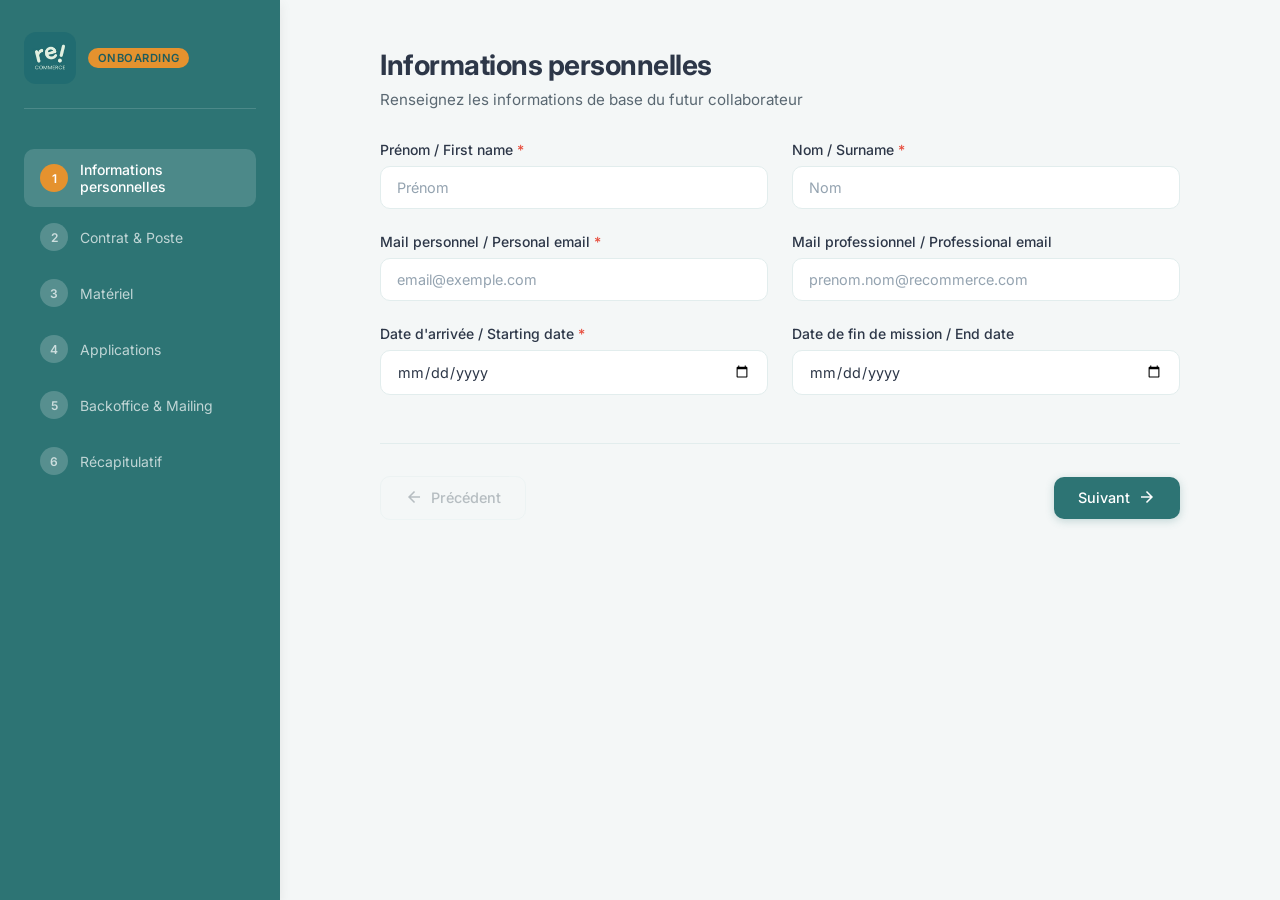
==== index.html @ 44035e14 "style: use rs_logo.jpg, teal/orange palette" ====
<!DOCTYPE html>
<html lang="fr">
<head>
    <meta charset="UTF-8">
    <meta name="viewport" content="width=device-width, initial-scale=1.0">
    <title>Onboarding RS - Ouverture des droits d'accès</title>
    <link rel="stylesheet" href="css/style.css">
    <link href="https://fonts.googleapis.com/css2?family=Inter:wght@300;400;500;600;700&display=swap" rel="stylesheet">
    <link href="https://fonts.googleapis.com/icon?family=Material+Icons" rel="stylesheet">
</head>
<body>
    <div class="app-container">
        <!-- Sidebar / Progress -->
        <aside class="sidebar">
            <div class="logo">
                <img src="assets/rs_logo.jpg" alt="Recommerce" class="logo-img">
                <span class="logo-sub">Onboarding</span>
            </div>
            <nav class="step-nav">
                <ul id="step-list">
                    <li class="step-item active" data-step="1">
                        <span class="step-number">1</span>
                        <span class="step-label">Informations personnelles</span>
                    </li>
                    <li class="step-item" data-step="2">
                        <span class="step-number">2</span>
                        <span class="step-label">Contrat & Poste</span>
                    </li>
                    <li class="step-item" data-step="3">
                        <span class="step-number">3</span>
                        <span class="step-label">Matériel</span>
                    </li>
                    <li class="step-item" data-step="4">
                        <span class="step-number">4</span>
                        <span class="step-label">Applications</span>
                    </li>
                    <li class="step-item" data-step="5">
                        <span class="step-number">5</span>
                        <span class="step-label">Backoffice & Mailing</span>
                    </li>
                    <li class="step-item" data-step="6">
                        <span class="step-number">6</span>
                        <span class="step-label">Récapitulatif</span>
                    </li>
                </ul>
            </nav>
        </aside>

        <!-- Main Content -->
        <main class="main-content">
            <div class="form-container">
                <!-- Step 1: Personal Info -->
                <section class="form-step active" data-step="1">
                    <div class="step-header">
                        <h1>Informations personnelles</h1>
                        <p>Renseignez les informations de base du futur collaborateur</p>
                    </div>
                    <div class="form-grid">
                        <div class="form-group">
                            <label for="firstname">Prénom / First name <span class="required">*</span></label>
                            <input type="text" id="firstname" name="firstname" required placeholder="Prénom">
                        </div>
                        <div class="form-group">
                            <label for="lastname">Nom / Surname <span class="required">*</span></label>
                            <input type="text" id="lastname" name="lastname" required placeholder="Nom">
                        </div>
                        <div class="form-group">
                            <label for="personal-email">Mail personnel / Personal email <span class="required">*</span></label>
                            <input type="email" id="personal-email" name="personal-email" required placeholder="email@exemple.com">
                        </div>
                        <div class="form-group">
                            <label for="pro-email">Mail professionnel / Professional email</label>
                            <input type="email" id="pro-email" name="pro-email" placeholder="prenom.nom@recommerce.com">
                        </div>
                        <div class="form-group">
                            <label for="start-date">Date d'arrivée / Starting date <span class="required">*</span></label>
                            <input type="date" id="start-date" name="start-date" required>
                        </div>
                        <div class="form-group">
                            <label for="end-date">Date de fin de mission / End date</label>
                            <input type="date" id="end-date" name="end-date">
                        </div>
                    </div>
                </section>

                <!-- Step 2: Contract & Job -->
                <section class="form-step" data-step="2">
                    <div class="step-header">
                        <h1>Contrat & Poste</h1>
                        <p>Informations relatives au contrat et au poste</p>
                    </div>
                    <div class="form-grid">
                        <div class="form-group">
                            <label>Type de contrat / Type of contract <span class="required">*</span></label>
                            <div class="radio-group">
                                <label class="radio-card">
                                    <input type="radio" name="contract-type" value="CDI">
                                    <span class="radio-card-content">CDI</span>
                                </label>
                                <label class="radio-card">
                                    <input type="radio" name="contract-type" value="CDD">
                                    <span class="radio-card-content">CDD</span>
                                </label>
                                <label class="radio-card">
                                    <input type="radio" name="contract-type" value="Stage">
                                    <span class="radio-card-content">Stage</span>
                                </label>
                                <label class="radio-card">
                                    <input type="radio" name="contract-type" value="Alternance">
                                    <span class="radio-card-content">Alternance</span>
                                </label>
                                <label class="radio-card">
                                    <input type="radio" name="contract-type" value="Freelance">
                                    <span class="radio-card-content">Freelance</span>
                                </label>
                                <label class="radio-card">
                                    <input type="radio" name="contract-type" value="Interim">
                                    <span class="radio-card-content">Intérim</span>
                                </label>
                            </div>
                        </div>
                        <div class="form-group">
                            <label for="job-title">Métier / Job <span class="required">*</span></label>
                            <select id="job-title" name="job-title" required>
                                <option value="" disabled selected>Sélectionner un métier...</option>
                                <optgroup label="DSI / Tech">
                                    <option value="Développeur">Développeur</option>
                                    <option value="Lead Dev">Lead Dev</option>
                                    <option value="Tech Lead">Tech Lead</option>
                                    <option value="Architecte">Architecte</option>
                                    <option value="DevOps">DevOps</option>
                                    <option value="SRE">SRE</option>
                                    <option value="QA Engineer">QA Engineer</option>
                                    <option value="Sysadmin">Sysadmin</option>
                                    <option value="Support IT">Support IT</option>
                                </optgroup>
                                <optgroup label="Data">
                                    <option value="Data Analyst">Data Analyst</option>
                                    <option value="Data Engineer">Data Engineer</option>
                                    <option value="Data Scientist">Data Scientist</option>
                                    <option value="BI Analyst">BI Analyst</option>
                                </optgroup>
                                <optgroup label="Produit / Projet">
                                    <option value="Product Owner">Product Owner</option>
                                    <option value="Product Manager">Product Manager</option>
                                    <option value="Chef de projet">Chef de projet</option>
                                    <option value="Business Analyst">Business Analyst</option>
                                    <option value="UX/UI Designer">UX/UI Designer</option>
                                </optgroup>
                                <optgroup label="Commerce / Marketing">
                                    <option value="Commercial">Commercial</option>
                                    <option value="Account Manager">Account Manager</option>
                                    <option value="Marketing Manager">Marketing Manager</option>
                                    <option value="Chargé de communication">Chargé de communication</option>
                                </optgroup>
                                <optgroup label="Finance / Juridique">
                                    <option value="Contrôleur de gestion">Contrôleur de gestion</option>
                                    <option value="Comptable">Comptable</option>
                                    <option value="Acheteur">Acheteur</option>
                                    <option value="Juriste">Juriste</option>
                                </optgroup>
                                <optgroup label="Operations / Supply">
                                    <option value="Supply Chain Manager">Supply Chain Manager</option>
                                    <option value="Logisticien">Logisticien</option>
                                    <option value="Technicien réparation">Technicien réparation</option>
                                    <option value="Responsable qualité">Responsable qualité</option>
                                </optgroup>
                                <optgroup label="Support / Direction">
                                    <option value="RH / People">RH / People</option>
                                    <option value="Office Manager">Office Manager</option>
                                    <option value="Direction">Direction</option>
                                </optgroup>
                                <option value="Autre">Autre</option>
                            </select>
                            <input type="text" id="job-title-other" name="job-title-other" placeholder="Préciser le métier..." style="display:none; margin-top:0.5rem;">
                        </div>
                        <div class="form-group">
                            <label for="workplace-country">Pays / Country <span class="required">*</span></label>
                            <select id="workplace-country" name="workplace-country" required>
                                <option value="" disabled selected>Sélectionner un pays...</option>
                                <option value="France">France</option>
                                <option value="Roumanie">Roumanie</option>
                                <option value="Allemagne">Allemagne</option>
                                <option value="Hollande">Hollande</option>
                                <option value="Espagne">Espagne</option>
                                <option value="Italie">Italie</option>
                                <option value="Autre">Autre</option>
                            </select>
                            <input type="text" id="workplace-country-other" name="workplace-country-other" placeholder="Préciser le pays..." style="display:none; margin-top:0.5rem;">
                        </div>
                        <div class="form-group">
                            <label for="workplace-city">Ville / City <span class="required">*</span></label>
                            <select id="workplace-city" name="workplace-city" required disabled>
                                <option value="" disabled selected>Sélectionner d'abord un pays...</option>
                            </select>
                            <input type="text" id="workplace-city-other" name="workplace-city-other" placeholder="Préciser la ville..." style="display:none; margin-top:0.5rem;">
                        </div>
                    </div>
                </section>

                <!-- Step 3: Material -->
                <section class="form-step" data-step="3">
                    <div class="step-header">
                        <h1>Matériel</h1>
                        <p>Quel matériel sera nécessaire pour le collaborateur ?</p>
                    </div>
                    <div class="form-grid">
                        <!-- Laptop toggle -->
                        <div class="form-group full-width">
                            <label>Laptop nécessaire ? <span class="required">*</span></label>
                            <div class="radio-group">
                                <label class="radio-card">
                                    <input type="radio" name="laptop-needed" value="Oui">
                                    <span class="radio-card-content">Oui</span>
                                </label>
                                <label class="radio-card">
                                    <input type="radio" name="laptop-needed" value="Non">
                                    <span class="radio-card-content">Non</span>
                                </label>
                            </div>
                        </div>

                        <!-- Laptop details (hidden by default) -->
                        <div class="form-group full-width" id="laptop-details" style="display:none;">
                            <div class="material-subsection">
                                <div class="material-sub-group">
                                    <label class="sub-label">Profil</label>
                                    <div class="radio-group">
                                        <label class="radio-card">
                                            <input type="radio" name="laptop-profile" value="Dev">
                                            <span class="radio-card-content">Dev</span>
                                        </label>
                                        <label class="radio-card">
                                            <input type="radio" name="laptop-profile" value="DIP">
                                            <span class="radio-card-content">DIP</span>
                                        </label>
                                        <label class="radio-card">
                                            <input type="radio" name="laptop-profile" value="Standard">
                                            <span class="radio-card-content">Standard</span>
                                        </label>
                                    </div>
                                </div>
                                <div class="material-sub-group">
                                    <label class="sub-label">Système d'exploitation</label>
                                    <div class="radio-group">
                                        <label class="radio-card os-card">
                                            <input type="radio" name="laptop-os" value="macOS">
                                            <span class="radio-card-content">
                                                <svg class="os-logo" viewBox="0 0 24 24" width="20" height="20"><path fill="currentColor" d="M18.71 19.5c-.83 1.24-1.71 2.45-3.05 2.47-1.34.03-1.77-.79-3.29-.79-1.53 0-2 .77-3.27.82-1.31.05-2.3-1.32-3.14-2.53C4.25 17 2.94 12.45 4.7 9.39c.87-1.52 2.43-2.48 4.12-2.51 1.28-.02 2.5.87 3.29.87.78 0 2.26-1.07 3.8-.91.65.03 2.47.26 3.64 1.98-.09.06-2.17 1.28-2.15 3.81.03 3.02 2.65 4.03 2.68 4.04-.03.07-.42 1.44-1.38 2.83M13 3.5c.73-.83 1.94-1.46 2.94-1.5.13 1.17-.34 2.35-1.04 3.19-.69.85-1.83 1.51-2.95 1.42-.15-1.15.41-2.35 1.05-3.11z"/></svg>
                                                <span>macOS</span>
                                            </span>
                                        </label>
                                        <label class="radio-card os-card">
                                            <input type="radio" name="laptop-os" value="Linux">
                                            <span class="radio-card-content">
                                                <svg class="os-logo" viewBox="0 0 24 24" width="20" height="20"><path fill="currentColor" d="M12.504 0c-.155 0-.315.008-.48.021-4.226.333-3.105 4.807-3.17 6.298-.076 1.092-.3 1.953-1.05 3.02-.885 1.051-2.127 2.75-2.716 4.521-.278.832-.41 1.684-.287 2.489a.424.424 0 00-.11.135c-.26.268-.45.6-.663.839-.199.199-.485.267-.797.4-.313.136-.658.269-.864.68-.09.189-.136.394-.132.602 0 .199.027.4.055.536.058.399.116.728.04.97-.249.68-.28 1.145-.106 1.484.174.334.535.47.94.601.81.2 1.91.135 2.774.6.926.466 1.866.67 2.616.47.526-.116.97-.464 1.208-.946.587-.003 1.23-.269 2.26-.334.699-.058 1.574.267 2.577.2.025.134.063.198.114.333l.003.003c.391.778 1.113 1.368 1.884 1.43.868.07 1.723-.26 2.456-.594.532-.24 1.047-.542 1.594-.71.515-.168 1.04-.196 1.323-.39.39-.265.56-.585.563-.982-.002-.156-.018-.323-.035-.49-.037-.333-.094-.674-.09-.99.009-.665.182-1.234.351-1.733.165-.495.323-.989.291-1.505-.031-.517-.204-.981-.467-1.39-.264-.413-.591-.768-.898-1.119-.166-.187-.241-.39-.368-.585a2.69 2.69 0 01-.322-.786c-.093-.37-.1-.772-.1-1.003v-.001c0-.073-.002-.14-.002-.205-.2-1.7.073-3.065.431-4.188.239-.745.531-1.395.653-2.123.093-.563.038-1.201-.242-1.798-.183-.396-.473-.752-.83-1.017C15.96.34 14.69 0 12.504 0z"/></svg>
                                                <span>Linux</span>
                                            </span>
                                        </label>
                                        <label class="radio-card os-card">
                                            <input type="radio" name="laptop-os" value="Windows">
                                            <span class="radio-card-content">
                                                <svg class="os-logo" viewBox="0 0 24 24" width="20" height="20"><path fill="currentColor" d="M0 3.449L9.75 2.1v9.451H0m10.949-9.602L24 0v11.4H10.949M0 12.6h9.75v9.451L0 20.699M10.949 12.6H24V24l-12.9-1.801"/></svg>
                                                <span>Windows</span>
                                            </span>
                                        </label>
                                    </div>
                                </div>
                            </div>
                        </div>

                        <!-- Casque -->
                        <div class="form-group full-width">
                            <label>Casque</label>
                            <div class="radio-group">
                                <label class="radio-card">
                                    <input type="radio" name="headset-needed" value="Oui">
                                    <span class="radio-card-content">
                                        <span class="material-icons">headphones</span>
                                        <span>Oui</span>
                                    </span>
                                </label>
                                <label class="radio-card">
                                    <input type="radio" name="headset-needed" value="Non">
                                    <span class="radio-card-content">Non</span>
                                </label>
                            </div>
                        </div>

                        <!-- Desk equipment -->
                        <div class="form-group full-width">
                            <label>Matériel sur le bureau <span class="info-badge">⚠️ Vérifier si le matériel est déjà installé sur le bureau</span></label>
                            <div class="checkbox-group">
                                <label class="checkbox-card">
                                    <input type="checkbox" name="desk-material" value="Souris">
                                    <span class="checkbox-card-content">
                                        <span class="material-icons">mouse</span>
                                        <span>Souris</span>
                                    </span>
                                </label>
                                <label class="checkbox-card">
                                    <input type="checkbox" name="desk-material" value="Clavier">
                                    <span class="checkbox-card-content">
                                        <span class="material-icons">keyboard</span>
                                        <span>Clavier</span>
                                    </span>
                                </label>
                                <label class="checkbox-card">
                                    <input type="checkbox" name="desk-material" value="Ecran">
                                    <span class="checkbox-card-content">
                                        <span class="material-icons">monitor</span>
                                        <span>Écran</span>
                                    </span>
                                </label>
                                <label class="checkbox-card">
                                    <input type="checkbox" name="desk-material" value="Hub USB-C">
                                    <span class="checkbox-card-content">
                                        <span class="material-icons">usb</span>
                                        <span>Hub USB-C</span>
                                    </span>
                                </label>
                            </div>
                        </div>
                    </div>
                </section>

                <!-- Step 4: Applications -->
                <section class="form-step" data-step="4">
                    <div class="step-header">
                        <h1>Applications</h1>
                        <p>Sélectionnez les applications nécessaires pour le collaborateur</p>
                    </div>
                    <div class="form-grid applications-grid">
                        <!-- Finance -->
                        <div class="app-category">
                            <h3>Applications Finance</h3>
                            <div class="checkbox-group compact">
                                <label class="checkbox-card"><input type="checkbox" name="apps-finance" value="Yooz"><span class="checkbox-card-content">Yooz</span></label>
                                <label class="checkbox-card"><input type="checkbox" name="apps-finance" value="Sage"><span class="checkbox-card-content">Sage</span></label>
                                <label class="checkbox-card"><input type="checkbox" name="apps-finance" value="Sage BI"><span class="checkbox-card-content">Sage BI</span></label>
                                <label class="checkbox-card"><input type="checkbox" name="apps-finance" value="Comptasales"><span class="checkbox-card-content">Comptasales</span></label>
                                <label class="checkbox-card"><input type="checkbox" name="apps-finance" value="Salesbilling"><span class="checkbox-card-content">Salesbilling</span></label>
                            </div>
                        </div>
                        <!-- Achats -->
                        <div class="app-category">
                            <h3>Applications Achats</h3>
                            <div class="checkbox-group compact">
                                <label class="checkbox-card"><input type="checkbox" name="apps-achats" value="B2B"><span class="checkbox-card-content"><span class="material-icons">language</span> B2B</span></label>
                                <label class="checkbox-card"><input type="checkbox" name="apps-achats" value="Sourcing"><span class="checkbox-card-content"><span class="material-icons">language</span> Sourcing</span></label>
                            </div>
                        </div>
                        <!-- Ventes -->
                        <div class="app-category">
                            <h3>Applications Ventes</h3>
                            <div class="checkbox-group compact">
                                <label class="checkbox-card"><input type="checkbox" name="apps-ventes" value="Akeneo"><span class="checkbox-card-content">Akeneo</span></label>
                                <label class="checkbox-card"><input type="checkbox" name="apps-ventes" value="Billing"><span class="checkbox-card-content">Billing</span></label>
                                <label class="checkbox-card"><input type="checkbox" name="apps-ventes" value="Magento"><span class="checkbox-card-content">Magento</span></label>
                                <label class="checkbox-card"><input type="checkbox" name="apps-ventes" value="Marello"><span class="checkbox-card-content">Marello</span></label>
                            </div>
                        </div>
                        <!-- Pricing -->
                        <div class="app-category">
                            <h3>Applications Pricing</h3>
                            <div class="checkbox-group compact">
                                <label class="checkbox-card"><input type="checkbox" name="apps-pricing" value="Resale Pricing"><span class="checkbox-card-content">Resale Pricing</span></label>
                                <label class="checkbox-card"><input type="checkbox" name="apps-pricing" value="Batch Pricing"><span class="checkbox-card-content">Batch Pricing</span></label>
                                <label class="checkbox-card"><input type="checkbox" name="apps-pricing" value="Pricemoov"><span class="checkbox-card-content">Pricemoov</span></label>
                            </div>
                        </div>
                        <!-- DSI -->
                        <div class="app-category">
                            <h3>Applications DSI</h3>
                            <div class="checkbox-group compact">
                                <label class="checkbox-card"><input type="checkbox" name="apps-dsi" value="Okta"><span class="checkbox-card-content"><svg class="app-logo" viewBox="0 0 24 24" width="16" height="16"><path fill="currentColor" d="M12 0C5.389 0 0 5.389 0 12s5.389 12 12 12 12-5.389 12-12S18.611 0 12 0zm0 18c-3.314 0-6-2.686-6-6s2.686-6 6-6 6 2.686 6 6-2.686 6-6 6z"/></svg> Okta</span></label>
                                <label class="checkbox-card"><input type="checkbox" name="apps-dsi" value="VPN"><span class="checkbox-card-content"><span class="material-icons">vpn_lock</span> VPN</span></label>
                                <label class="checkbox-card"><input type="checkbox" name="apps-dsi" value="AWS"><span class="checkbox-card-content"><svg class="app-logo" viewBox="0 0 24 24" width="16" height="16"><path fill="#FF9900" d="M6.763 10.036c0 .296.032.535.088.71.064.176.144.368.256.576.04.063.056.127.056.183 0 .08-.048.16-.152.24l-.503.335a.383.383 0 01-.208.072c-.08 0-.16-.04-.239-.112a2.47 2.47 0 01-.287-.374 6.18 6.18 0 01-.248-.467c-.622.734-1.405 1.101-2.347 1.101-.67 0-1.205-.191-1.596-.574-.391-.384-.59-.894-.59-1.533 0-.678.239-1.23.726-1.644.487-.415 1.133-.623 1.955-.623.272 0 .551.024.846.064.296.04.6.104.918.176v-.583c0-.607-.127-1.03-.375-1.277-.255-.248-.686-.367-1.3-.367-.28 0-.568.032-.863.104-.296.072-.583.16-.862.272a2.287 2.287 0 01-.28.104.488.488 0 01-.127.024c-.112 0-.168-.08-.168-.247v-.391c0-.128.016-.224.056-.28a.597.597 0 01.224-.167c.279-.144.614-.264 1.005-.36a4.84 4.84 0 011.246-.152c.95 0 1.644.216 2.091.647.439.43.662 1.085.662 1.963v2.586zm-3.24 1.214c.263 0 .534-.048.822-.144.287-.096.543-.271.758-.51.128-.152.224-.32.272-.512.047-.191.08-.423.08-.694v-.335a6.66 6.66 0 00-.735-.136 6.02 6.02 0 00-.75-.048c-.535 0-.926.104-1.19.32-.263.215-.39.518-.39.917 0 .375.095.655.295.846.191.2.47.296.838.296zm6.41.862c-.144 0-.24-.024-.304-.08-.064-.048-.12-.16-.168-.311L7.586 5.55a1.398 1.398 0 01-.072-.32c0-.128.064-.2.191-.2h.783c.151 0 .255.025.31.08.065.048.113.16.16.312l1.342 5.284 1.245-5.284c.04-.16.088-.264.151-.312a.549.549 0 01.32-.08h.638c.152 0 .256.025.32.08.063.048.12.16.151.312l1.261 5.348 1.381-5.348c.048-.16.104-.264.16-.312a.52.52 0 01.311-.08h.743c.127 0 .2.065.2.2 0 .04-.009.08-.017.128a1.137 1.137 0 01-.056.2l-1.923 6.17c-.048.16-.104.264-.168.312a.549.549 0 01-.32.08h-.687c-.151 0-.255-.024-.32-.08-.063-.056-.119-.16-.15-.32l-1.238-5.148-1.23 5.14c-.04.16-.087.264-.15.32-.065.056-.177.08-.32.08zm10.256.215c-.415 0-.83-.048-1.229-.143-.399-.096-.71-.2-.918-.32-.128-.071-.215-.151-.247-.223a.563.563 0 01-.048-.224v-.407c0-.167.064-.247.183-.247.048 0 .096.008.144.024.048.016.12.048.2.08.271.12.566.215.878.279.319.064.63.096.95.096.502 0 .894-.088 1.165-.264a.86.86 0 00.415-.758.777.777 0 00-.215-.559c-.144-.151-.415-.287-.806-.415l-1.157-.36c-.583-.183-1.014-.454-1.277-.813a1.902 1.902 0 01-.4-1.158c0-.335.073-.63.216-.886.144-.255.335-.479.575-.654.24-.184.51-.32.83-.415a3.48 3.48 0 011.005-.144c.176 0 .359.008.535.032.183.024.35.056.518.088.16.04.312.08.455.127.144.048.256.096.336.144a.69.69 0 01.24.2.43.43 0 01.071.263v.375c0 .168-.064.256-.184.256a.83.83 0 01-.303-.096 3.652 3.652 0 00-1.532-.311c-.455 0-.815.071-1.062.223-.248.152-.375.383-.375.694 0 .223.08.415.24.567.159.152.454.304.878.44l1.134.358c.574.184.99.44 1.237.767.247.327.367.702.367 1.117 0 .343-.072.655-.207.926-.144.272-.336.511-.583.703-.248.2-.543.343-.886.447-.36.111-.734.167-1.142.167z"/><path fill="#FF9900" d="M21.725 16.92C19.16 18.89 15.415 19.94 12.17 19.94c-4.563 0-8.672-1.69-11.78-4.498-.244-.22-.025-.52.268-.35 3.353 1.95 7.502 3.128 11.79 3.128 2.89 0 6.07-.6 8.995-1.84.44-.19.81.29.383.54z"/><path fill="#FF9900" d="M22.853 15.6c-.333-.427-2.204-.203-3.046-.103-.256.032-.295-.192-.064-.352 1.49-1.048 3.935-.745 4.22-.394.287.36-.08 2.826-1.476 4.003-.215.181-.42.085-.324-.155.315-.783 1.022-2.57.69-2.998z"/></svg> AWS</span></label>
                                <label class="checkbox-card"><input type="checkbox" name="apps-dsi" value="Jira"><span class="checkbox-card-content"><svg class="app-logo" viewBox="0 0 24 24" width="16" height="16"><path fill="#2684FF" d="M11.571 11.513H0a5.218 5.218 0 005.232 5.215h2.13v2.057A5.215 5.215 0 0012.575 24V12.518a1.005 1.005 0 00-1.005-1.005z"/><path fill="#2684FF" d="M5.785 5.756H17.36a5.218 5.218 0 00-5.233-5.215h-2.13V.484A5.215 5.215 0 004.784 5.7v.056h1.001z" opacity=".65"/><path fill="#2684FF" d="M17.357 5.756a5.218 5.218 0 00-5.232 5.215v6.506a5.218 5.218 0 005.232-5.215V5.756z" opacity=".3"/></svg> Jira</span></label>
                                <label class="checkbox-card"><input type="checkbox" name="apps-dsi" value="Confluence"><span class="checkbox-card-content"><svg class="app-logo" viewBox="0 0 24 24" width="16" height="16"><path fill="#2684FF" d="M.87 18.257c-.248.382-.53.875-.763 1.245a.764.764 0 00.255 1.04l4.965 3.054a.764.764 0 001.058-.26c.199-.332.487-.834.79-1.375 1.37-2.44 2.752-2.16 5.257-.903l4.895 2.441a.764.764 0 001.003-.382l2.333-5.197a.764.764 0 00-.372-1.003C17.452 15.673 7.833 11.073.87 18.257z"/><path fill="#2684FF" d="M23.13 5.743c.248-.382.53-.875.763-1.245a.764.764 0 00-.255-1.04L18.673.404a.764.764 0 00-1.058.26c-.199.332-.487.834-.79 1.375-1.37 2.44-2.752 2.16-5.257.903L6.673.501a.764.764 0 00-1.003.382L3.337 6.08a.764.764 0 00.372 1.003c2.838 1.244 12.457 5.844 19.42-1.34z"/></svg> Confluence</span></label>
                                <label class="checkbox-card"><input type="checkbox" name="apps-dsi" value="GitHub"><span class="checkbox-card-content"><svg class="app-logo" viewBox="0 0 24 24" width="16" height="16"><path fill="currentColor" d="M12 .297c-6.63 0-12 5.373-12 12 0 5.303 3.438 9.8 8.205 11.385.6.113.82-.258.82-.577 0-.285-.01-1.04-.015-2.04-3.338.724-4.042-1.61-4.042-1.61C4.422 18.07 3.633 17.7 3.633 17.7c-1.087-.744.084-.729.084-.729 1.205.084 1.838 1.236 1.838 1.236 1.07 1.835 2.809 1.305 3.495.998.108-.776.417-1.305.76-1.605-2.665-.3-5.466-1.332-5.466-5.93 0-1.31.465-2.38 1.235-3.22-.135-.303-.54-1.523.105-3.176 0 0 1.005-.322 3.3 1.23.96-.267 1.98-.399 3-.405 1.02.006 2.04.138 3 .405 2.28-1.552 3.285-1.23 3.285-1.23.645 1.653.24 2.873.12 3.176.765.84 1.23 1.91 1.23 3.22 0 4.61-2.805 5.625-5.475 5.92.42.36.81 1.096.81 2.22 0 1.606-.015 2.896-.015 3.286 0 .315.21.69.825.57C20.565 22.092 24 17.592 24 12.297c0-6.627-5.373-12-12-12"/></svg> GitHub</span></label>
                                <label class="checkbox-card"><input type="checkbox" name="apps-dsi" value="Licence Office 365"><span class="checkbox-card-content"><svg class="app-logo" viewBox="0 0 24 24" width="16" height="16"><path fill="#D83B01" d="M0 0v24l24-4V4L0 0zm15 18l-9-1V7l9-3v14z"/></svg> Office 365 (Desktop)</span></label>
                                <label class="checkbox-card"><input type="checkbox" name="apps-dsi" value="NewRelic"><span class="checkbox-card-content">NewRelic</span></label>
                                <label class="checkbox-card"><input type="checkbox" name="apps-dsi" value="Postman"><span class="checkbox-card-content">Postman</span></label>
                                <label class="checkbox-card"><input type="checkbox" name="apps-dsi" value="Sentry"><span class="checkbox-card-content">Sentry</span></label>
                                <label class="checkbox-card"><input type="checkbox" name="apps-dsi" value="Slack"><span class="checkbox-card-content"><svg class="app-logo" viewBox="0 0 24 24" width="16" height="16"><path fill="#E01E5A" d="M5.042 15.165a2.528 2.528 0 01-2.52 2.523A2.528 2.528 0 010 15.165a2.527 2.527 0 012.522-2.52h2.52v2.52zm1.271 0a2.527 2.527 0 012.521-2.52 2.527 2.527 0 012.521 2.52v6.313A2.528 2.528 0 018.834 24a2.528 2.528 0 01-2.521-2.522v-6.313z"/><path fill="#36C5F0" d="M8.834 5.042a2.528 2.528 0 01-2.521-2.52A2.528 2.528 0 018.834 0a2.528 2.528 0 012.521 2.522v2.52H8.834zm0 1.271a2.528 2.528 0 012.521 2.521 2.528 2.528 0 01-2.521 2.521H2.522A2.528 2.528 0 010 8.834a2.528 2.528 0 012.522-2.521h6.312z"/><path fill="#2EB67D" d="M18.956 8.834a2.528 2.528 0 012.522-2.521A2.528 2.528 0 0124 8.834a2.528 2.528 0 01-2.522 2.521h-2.522V8.834zm-1.27 0a2.528 2.528 0 01-2.523 2.521 2.527 2.527 0 01-2.52-2.521V2.522A2.527 2.527 0 0115.163 0a2.528 2.528 0 012.523 2.522v6.312z"/><path fill="#ECB22E" d="M15.163 18.956a2.528 2.528 0 012.523 2.522A2.528 2.528 0 0115.163 24a2.527 2.527 0 01-2.52-2.522v-2.522h2.52zm0-1.27a2.527 2.527 0 01-2.52-2.523 2.527 2.527 0 012.52-2.52h6.315A2.528 2.528 0 0124 15.163a2.528 2.528 0 01-2.522 2.523h-6.315z"/></svg> Slack</span></label>
                                <label class="checkbox-card"><input type="checkbox" name="apps-dsi" value="Snowflake"><span class="checkbox-card-content"><svg class="app-logo" viewBox="0 0 24 24" width="16" height="16"><path fill="#29B5E8" d="M12.052 0L11 1.052v4.79l1.052 1.053 1.052-1.052V1.052L12.052 0zM6.21 2.105L5.158 3.158l3.387 3.387 1.053 1.052 1.052-1.052-3.387-3.387L6.21 2.105zm11.684 0l-1.052 1.053-3.387 3.387 1.052 1.052 3.387-3.387 1.053-1.052-1.053-1.053zM12.052 7.895L11 8.947v6.106l1.052 1.052 1.052-1.052V8.947l-1.052-1.052zM5.158 11l-1.053 1.052 4.79 1.053 1.052-1.053-1.052-1.052H5.158zm13.684 0l-3.737 1.052-1.053 1.053 1.053 1.052 4.79-1.052L20.947 12l-1.052-1zm-12.631 3.895l-3.387 3.387 1.052 1.053 1.053 1.052 3.387-3.387-1.053-1.052-1.052-1.053zm11.578 0l-1.052 1.053 3.387 3.387 1.052-1.052 1.053-1.053-3.387-3.387-1.053 1.052zm-5.737 2.21L11 18.158v4.79L12.052 24l1.052-1.052v-4.79l-1.052-1.053z"/></svg> Snowflake</span></label>
                                <label class="checkbox-card"><input type="checkbox" name="apps-dsi" value="Tableau"><span class="checkbox-card-content">Tableau</span></label>
                            </div>
                            <div class="form-group conditional-field" id="tableau-email-group" style="display:none;">
                                <label for="tableau-email">Email du compte Tableau <span class="required">*</span></label>
                                <input type="email" id="tableau-email" name="tableau-email" placeholder="Email du compte requise">
                            </div>
                        </div>
                        <!-- Transverses -->
                        <div class="app-category">
                            <h3>Applications Transverses</h3>
                            <div class="checkbox-group compact">
                                <label class="checkbox-card"><input type="checkbox" name="apps-transverses" value="Backoffice"><span class="checkbox-card-content">Backoffice</span></label>
                                <label class="checkbox-card"><input type="checkbox" name="apps-transverses" value="SOM"><span class="checkbox-card-content">SOM</span></label>
                                <label class="checkbox-card"><input type="checkbox" name="apps-transverses" value="Common ERP"><span class="checkbox-card-content">Common ERP</span></label>
                            </div>
                        </div>
                    </div>
                </section>

                <!-- Step 5: Backoffice & Mailing -->
                <section class="form-step" data-step="5">
                    <div class="step-header">
                        <h1>Backoffice & Mailing Lists</h1>
                        <p>Accès Backoffice et listes de diffusion</p>
                    </div>
                    <div class="form-grid">
                        <!-- Backoffice toggle -->
                        <div class="form-group full-width">
                            <label>Accès Backoffice nécessaire ?</label>
                            <div class="radio-group">
                                <label class="radio-card">
                                    <input type="radio" name="backoffice-needed" value="Oui">
                                    <span class="radio-card-content">Oui</span>
                                </label>
                                <label class="radio-card">
                                    <input type="radio" name="backoffice-needed" value="Non">
                                    <span class="radio-card-content">Non</span>
                                </label>
                            </div>
                        </div>
                        <div class="form-group full-width" id="backoffice-details" style="display:none;">
                            <p class="form-hint">Indiquez le prénom et nom d'un collaborateur existant pour préciser le périmètre d'accès.</p>
                            <input type="text" id="backoffice-profile" name="backoffice-profile" placeholder="Prénom et nom du collaborateur référent">
                        </div>

                        <!-- Mailing list toggle -->
                        <div class="form-group full-width">
                            <label>Ajout à une mailing list ?</label>
                            <div class="radio-group">
                                <label class="radio-card">
                                    <input type="radio" name="mailing-needed" value="Oui">
                                    <span class="radio-card-content">Oui</span>
                                </label>
                                <label class="radio-card">
                                    <input type="radio" name="mailing-needed" value="Non">
                                    <span class="radio-card-content">Non</span>
                                </label>
                            </div>
                        </div>
                        <div class="form-group full-width" id="mailing-details" style="display:none;">
                            <p class="form-hint">Adresse(s) email de la/des mailing list(s)</p>
                            <textarea id="mailing-lists" name="mailing-lists" rows="3" placeholder="Ex: team-dev@recommerce.com, all-paris@recommerce.com..."></textarea>
                        </div>
                    </div>
                </section>

                <!-- Step 6: Summary -->
                <section class="form-step" data-step="6">
                    <div class="step-header">
                        <h1>Récapitulatif</h1>
                        <p>Vérifiez les informations avant de soumettre</p>
                    </div>
                    <div id="summary-content" class="summary-content">
                        <!-- Filled by JS -->
                    </div>
                </section>

                <!-- Navigation -->
                <div class="form-navigation">
                    <button type="button" class="btn btn-secondary" id="btn-prev" disabled>
                        <span class="material-icons">arrow_back</span> Précédent
                    </button>
                    <button type="button" class="btn btn-primary" id="btn-next">
                        Suivant <span class="material-icons">arrow_forward</span>
                    </button>
                    <button type="button" class="btn btn-success" id="btn-submit" style="display:none;">
                        <span class="material-icons">check_circle</span> Soumettre
                    </button>
                </div>
            </div>
        </main>
    </div>

    <script src="js/app.js"></script>
</body>
</html>
---- css/style.css ----
:root {
    --primary: #2d7474;
    --primary-light: #3a8f8f;
    --primary-dark: #1f5c5c;
    --accent: #e5922e;
    --accent-light: #f5b56b;
    --accent-dark: #c87a1e;
    --bg: #f4f7f7;
    --bg-card: #FFFFFF;
    --bg-sidebar: #2d7474;
    --text-primary: #2d3748;
    --text-secondary: #5a6872;
    --text-light: #94a3b0;
    --text-white: #FFFFFF;
    --border: #e2eded;
    --border-focus: #2d7474;
    --shadow-sm: 0 1px 3px rgba(0, 0, 0, 0.06);
    --shadow-md: 0 4px 12px rgba(0, 0, 0, 0.08);
    --shadow-lg: 0 8px 30px rgba(0, 0, 0, 0.1);
    --radius-sm: 10px;
    --radius-md: 14px;
    --radius-lg: 18px;
    --transition: all 0.2s ease;
    --pastel-teal: #e8f4f4;
    --pastel-mint: #eef7f7;
    --pastel-blue: #f0f7ff;
}

* {
    margin: 0;
    padding: 0;
    box-sizing: border-box;
}

body {
    font-family: 'Inter', -apple-system, BlinkMacSystemFont, sans-serif;
    background: var(--bg);
    color: var(--text-primary);
    min-height: 100vh;
}

/* App Container */
.app-container {
    display: flex;
    min-height: 100vh;
}

/* Sidebar */
.sidebar {
    width: 280px;
    background: var(--bg-sidebar);
    padding: 2rem 1.5rem;
    display: flex;
    flex-direction: column;
    position: fixed;
    top: 0;
    left: 0;
    height: 100vh;
    z-index: 100;
    border-right: none;
    box-shadow: var(--shadow-md);
}

.logo {
    display: flex;
    align-items: center;
    gap: 0.75rem;
    margin-bottom: 2.5rem;
    padding-bottom: 1.5rem;
    border-bottom: 1px solid rgba(255, 255, 255, 0.15);
}

.logo-img {
    height: 52px;
    width: 52px;
    border-radius: 12px;
    object-fit: cover;
}

.logo-text {
    font-size: 1.3rem;
    font-weight: 700;
    color: var(--text-white);
    letter-spacing: -0.5px;
}

.logo-sub {
    font-size: 0.7rem;
    color: var(--primary-dark);
    font-weight: 600;
    background: var(--accent);
    padding: 0.2rem 0.6rem;
    border-radius: 20px;
    text-transform: uppercase;
    letter-spacing: 0.5px;
}

/* Step Navigation */
.step-nav ul {
    list-style: none;
}

.step-item {
    display: flex;
    align-items: center;
    gap: 0.75rem;
    padding: 0.75rem 1rem;
    border-radius: var(--radius-sm);
    cursor: pointer;
    transition: var(--transition);
    margin-bottom: 0.25rem;
}

.step-item:hover {
    background: rgba(255, 255, 255, 0.1);
}

.step-item.active {
    background: rgba(255, 255, 255, 0.15);
}

.step-item.completed {
    opacity: 0.8;
}

.step-number {
    width: 28px;
    height: 28px;
    border-radius: 50%;
    display: flex;
    align-items: center;
    justify-content: center;
    font-size: 0.75rem;
    font-weight: 600;
    background: rgba(255, 255, 255, 0.2);
    color: rgba(255, 255, 255, 0.7);
    transition: var(--transition);
    flex-shrink: 0;
}

.step-item.active .step-number {
    background: var(--accent);
    color: white;
}

.step-item.completed .step-number {
    background: rgba(255, 255, 255, 0.9);
    color: var(--primary);
}

.step-label {
    font-size: 0.875rem;
    color: rgba(255, 255, 255, 0.7);
    font-weight: 400;
    transition: var(--transition);
}

.step-item.active .step-label {
    color: var(--text-white);
    font-weight: 500;
}

.step-item.completed .step-label {
    color: rgba(255, 255, 255, 0.9);
}

/* Main Content */
.main-content {
    flex: 1;
    margin-left: 280px;
    padding: 3rem;
    display: flex;
    justify-content: center;
}

.form-container {
    max-width: 800px;
    width: 100%;
}

/* Step Header */
.step-header {
    margin-bottom: 2rem;
}

.step-header h1 {
    font-size: 1.75rem;
    font-weight: 700;
    color: var(--text-primary);
    margin-bottom: 0.5rem;
    letter-spacing: -0.5px;
}

.step-header p {
    color: var(--text-secondary);
    font-size: 0.95rem;
}

/* Form Steps */
.form-step {
    display: none;
    animation: fadeIn 0.3s ease;
}

.form-step.active {
    display: block;
}

@keyframes fadeIn {
    from { opacity: 0; transform: translateY(10px); }
    to { opacity: 1; transform: translateY(0); }
}

/* Form Grid */
.form-grid {
    display: grid;
    grid-template-columns: 1fr 1fr;
    gap: 1.5rem;
}

.form-group {
    display: flex;
    flex-direction: column;
}

.form-group.full-width {
    grid-column: 1 / -1;
}

.form-group label {
    font-size: 0.875rem;
    font-weight: 500;
    color: var(--text-primary);
    margin-bottom: 0.5rem;
}

.form-hint {
    font-size: 0.8rem;
    color: var(--text-light);
    margin-bottom: 0.5rem;
}

.required {
    color: #e74c3c;
}

/* Inputs */
input[type="text"],
input[type="email"],
input[type="date"],
select,
textarea {
    padding: 0.75rem 1rem;
    border: 1.5px solid var(--border);
    border-radius: var(--radius-sm);
    font-size: 0.9rem;
    font-family: inherit;
    color: var(--text-primary);
    background: var(--bg-card);
    transition: var(--transition);
    outline: none;
}

input[type="text"]:focus,
input[type="email"]:focus,
input[type="date"]:focus,
select:focus,
textarea:focus {
    border-color: var(--border-focus);
    box-shadow: 0 0 0 3px rgba(45, 116, 116, 0.1);
}

select:disabled {
    opacity: 0.5;
    cursor: not-allowed;
}

input::placeholder,
textarea::placeholder {
    color: var(--text-light);
}

/* Radio & Checkbox Cards */
.radio-group,
.checkbox-group {
    display: flex;
    flex-wrap: wrap;
    gap: 0.75rem;
    grid-column: 1 / -1;
}

.radio-card,
.checkbox-card {
    position: relative;
    cursor: pointer;
}

.radio-card input,
.checkbox-card input {
    position: absolute;
    opacity: 0;
    pointer-events: none;
}

.radio-card-content,
.checkbox-card-content {
    display: flex;
    align-items: center;
    gap: 0.5rem;
    padding: 0.7rem 1.2rem;
    border: 1.5px solid var(--border);
    border-radius: var(--radius-sm);
    font-size: 0.875rem;
    font-weight: 500;
    color: var(--text-secondary);
    background: var(--bg-card);
    transition: var(--transition);
}

.radio-card-content:hover,
.checkbox-card-content:hover {
    border-color: var(--accent);
    background: var(--pastel-mint);
}

.radio-card input:checked + .radio-card-content,
.checkbox-card input:checked + .checkbox-card-content {
    border-color: var(--accent);
    background: var(--pastel-teal);
    color: var(--primary);
}

/* Large cards */
.large-cards .radio-card-content {
    flex-direction: column;
    padding: 1.25rem 1.5rem;
    text-align: center;
    min-width: 150px;
}

.large-cards .radio-card-content strong {
    font-size: 0.95rem;
    color: var(--text-primary);
}

.large-cards .radio-card-content small {
    font-size: 0.75rem;
    color: var(--text-light);
}

/* Compact checkbox group */
.checkbox-group.compact {
    gap: 0.5rem;
}

.checkbox-group.compact .checkbox-card-content {
    padding: 0.5rem 1rem;
    font-size: 0.8rem;
}

/* Radio with other input */
.radio-card.has-input {
    display: flex;
    flex-direction: column;
}

.radio-other-input {
    margin-top: 0.5rem;
    padding: 0.5rem 0.75rem;
    border: 1px solid var(--border);
    border-radius: var(--radius-sm);
    font-size: 0.8rem;
    width: 150px;
}

/* Applications Grid */
.applications-grid {
    grid-template-columns: 1fr;
    gap: 2rem;
}

.app-category {
    background: var(--bg-card);
    border: 1px solid var(--border);
    border-radius: var(--radius-md);
    padding: 1.5rem;
}

.app-category h3 {
    font-size: 0.95rem;
    font-weight: 600;
    color: var(--primary);
    margin-bottom: 1rem;
    padding-bottom: 0.75rem;
    border-bottom: 1px solid var(--border);
}

/* Conditional field */
.conditional-field {
    margin-top: 1rem;
    padding-top: 1rem;
    border-top: 1px solid var(--border);
}

/* Material icons in cards */
.checkbox-card-content .material-icons {
    font-size: 1.2rem;
    color: var(--text-light);
}

.checkbox-card input:checked + .checkbox-card-content .material-icons {
    color: var(--accent);
}

/* Material subsection */
.material-subsection {
    display: flex;
    flex-direction: column;
    gap: 1.5rem;
    background: var(--bg-card);
    border: 1px solid var(--border);
    border-radius: var(--radius-md);
    padding: 1.5rem;
}

.material-sub-group {
    display: flex;
    flex-direction: column;
    gap: 0.75rem;
}

.sub-label {
    font-size: 0.8rem;
    font-weight: 600;
    color: var(--text-secondary);
    text-transform: uppercase;
    letter-spacing: 0.5px;
}

/* OS cards */
.os-card .radio-card-content {
    gap: 0.6rem;
}

.os-logo {
    flex-shrink: 0;
}

/* App logos in cards */
.app-logo {
    flex-shrink: 0;
    width: 16px;
    height: 16px;
}

/* Info badge */
.info-badge {
    font-size: 0.75rem;
    font-weight: 400;
    color: var(--text-light);
    margin-left: 0.5rem;
}

/* Navigation */
.form-navigation {
    display: flex;
    justify-content: space-between;
    align-items: center;
    margin-top: 3rem;
    padding-top: 2rem;
    border-top: 1px solid var(--border);
}

.btn {
    display: inline-flex;
    align-items: center;
    gap: 0.5rem;
    padding: 0.75rem 1.5rem;
    border: none;
    border-radius: var(--radius-sm);
    font-size: 0.9rem;
    font-weight: 500;
    cursor: pointer;
    transition: var(--transition);
    font-family: inherit;
}

.btn .material-icons {
    font-size: 1.1rem;
}

.btn-primary {
    background: var(--primary);
    color: var(--text-white);
    box-shadow: 0 2px 8px rgba(45, 116, 116, 0.25);
}

.btn-primary:hover {
    background: var(--primary-light);
    box-shadow: 0 4px 14px rgba(45, 116, 116, 0.35);
}

.btn-secondary {
    background: transparent;
    color: var(--text-secondary);
    border: 1.5px solid var(--border);
}

.btn-secondary:hover {
    border-color: var(--text-secondary);
    color: var(--text-primary);
}

.btn-secondary:disabled {
    opacity: 0.4;
    cursor: not-allowed;
}

.btn-success {
    background: var(--accent);
    color: white;
    font-weight: 600;
}

.btn-success:hover {
    background: var(--accent-dark);
    box-shadow: var(--shadow-md);
}

/* Summary */
.summary-content {
    display: grid;
    gap: 1.5rem;
}

.summary-section {
    background: var(--bg-card);
    border: 1px solid var(--border);
    border-radius: var(--radius-md);
    padding: 1.5rem;
}

.summary-section h3 {
    font-size: 0.9rem;
    font-weight: 600;
    color: var(--primary);
    margin-bottom: 1rem;
    padding-bottom: 0.5rem;
    border-bottom: 1px solid var(--border);
}

.summary-row {
    display: flex;
    justify-content: space-between;
    padding: 0.4rem 0;
    font-size: 0.85rem;
}

.summary-row .label {
    color: var(--text-secondary);
}

.summary-row .value {
    font-weight: 500;
    color: var(--text-primary);
}

.summary-tags {
    display: flex;
    flex-wrap: wrap;
    gap: 0.4rem;
    margin-top: 0.5rem;
}

.summary-tag {
    padding: 0.25rem 0.75rem;
    background: var(--pastel-teal);
    color: var(--primary);
    border-radius: 20px;
    font-size: 0.75rem;
    font-weight: 500;
}

/* Success message */
.success-message {
    text-align: center;
    padding: 3rem;
}

.success-message .material-icons {
    font-size: 4rem;
    color: var(--accent);
    margin-bottom: 1rem;
}

.success-message h2 {
    font-size: 1.5rem;
    color: var(--text-primary);
    margin-bottom: 0.5rem;
}

.success-message p {
    color: var(--text-secondary);
}

/* Responsive */
@media (max-width: 1024px) {
    .sidebar {
        width: 240px;
    }
    .main-content {
        margin-left: 240px;
        padding: 2rem;
    }
}

@media (max-width: 768px) {
    .app-container {
        flex-direction: column;
    }
    .sidebar {
        position: relative;
        width: 100%;
        height: auto;
        padding: 1rem;
    }
    .step-nav ul {
        display: flex;
        overflow-x: auto;
        gap: 0.5rem;
    }
    .step-item {
        flex-shrink: 0;
    }
    .step-label {
        display: none;
    }
    .main-content {
        margin-left: 0;
        padding: 1.5rem;
    }
    .form-grid {
        grid-template-columns: 1fr;
    }
}
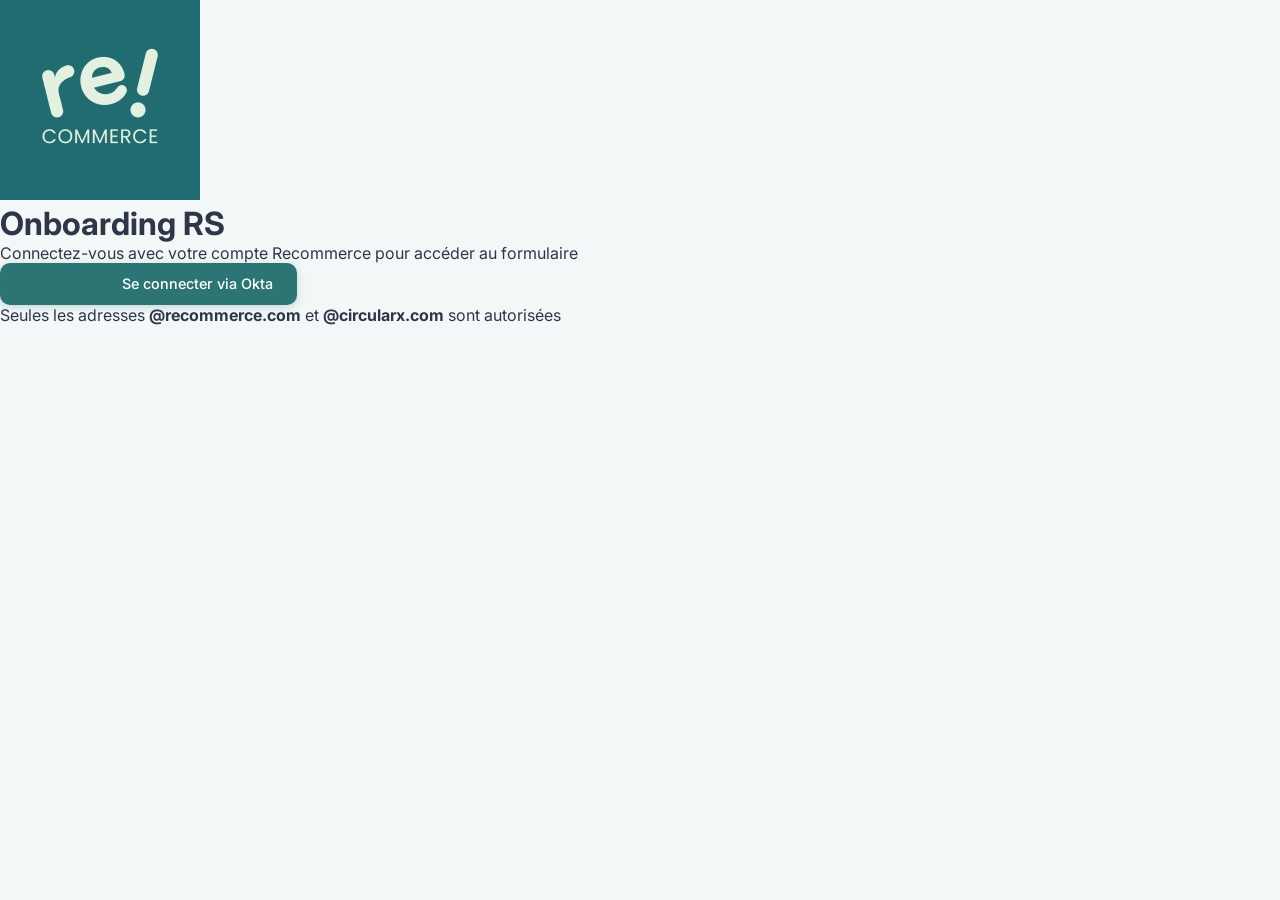
==== commit 0e98ece1: "fix: sso-gate visible par défaut, debug logging, gestion erreurs query params" ====
--- a/index.html
+++ b/index.html
@@ -9,7 +9,21 @@
     <link href="https://fonts.googleapis.com/icon?family=Material+Icons" rel="stylesheet">
 </head>
 <body>
-    <div class="app-container">
+    <!-- Okta SSO Gate -->
+    <div class="sso-gate" id="sso-gate">
+        <div class="sso-card">
+            <img src="assets/rs_logo.jpg" alt="Recommerce" class="login-logo">
+            <h1>Onboarding RS</h1>
+            <p>Connectez-vous avec votre compte Recommerce pour accéder au formulaire</p>
+            <button class="btn btn-primary btn-full btn-okta" id="okta-login-btn">
+                <span class="material-icons">login</span> Se connecter via Okta
+            </button>
+            <div id="sso-error" class="login-error" style="display:none;"></div>
+            <p class="sso-hint">Seules les adresses <strong>@recommerce.com</strong> et <strong>@circularx.com</strong> sont autorisées</p>
+        </div>
+    </div>
+
+    <div class="app-container" id="app-container" style="display:none;">
         <!-- Sidebar / Progress -->
         <aside class="sidebar">
             <div class="logo">
@@ -44,6 +58,12 @@
                     </li>
                 </ul>
             </nav>
+            <div class="sidebar-footer">
+                <a href="login.html" class="sidebar-link">
+                    <span class="material-icons">lock</span>
+                    <span>Espace membre</span>
+                </a>
+            </div>
         </aside>
 
         <!-- Main Content -->
@@ -478,6 +498,8 @@
         </main>
     </div>
 
+    <script src="js/auth.js"></script>
+    <script src="js/okta-sso.js"></script>
     <script src="js/app.js"></script>
 </body>
 </html>
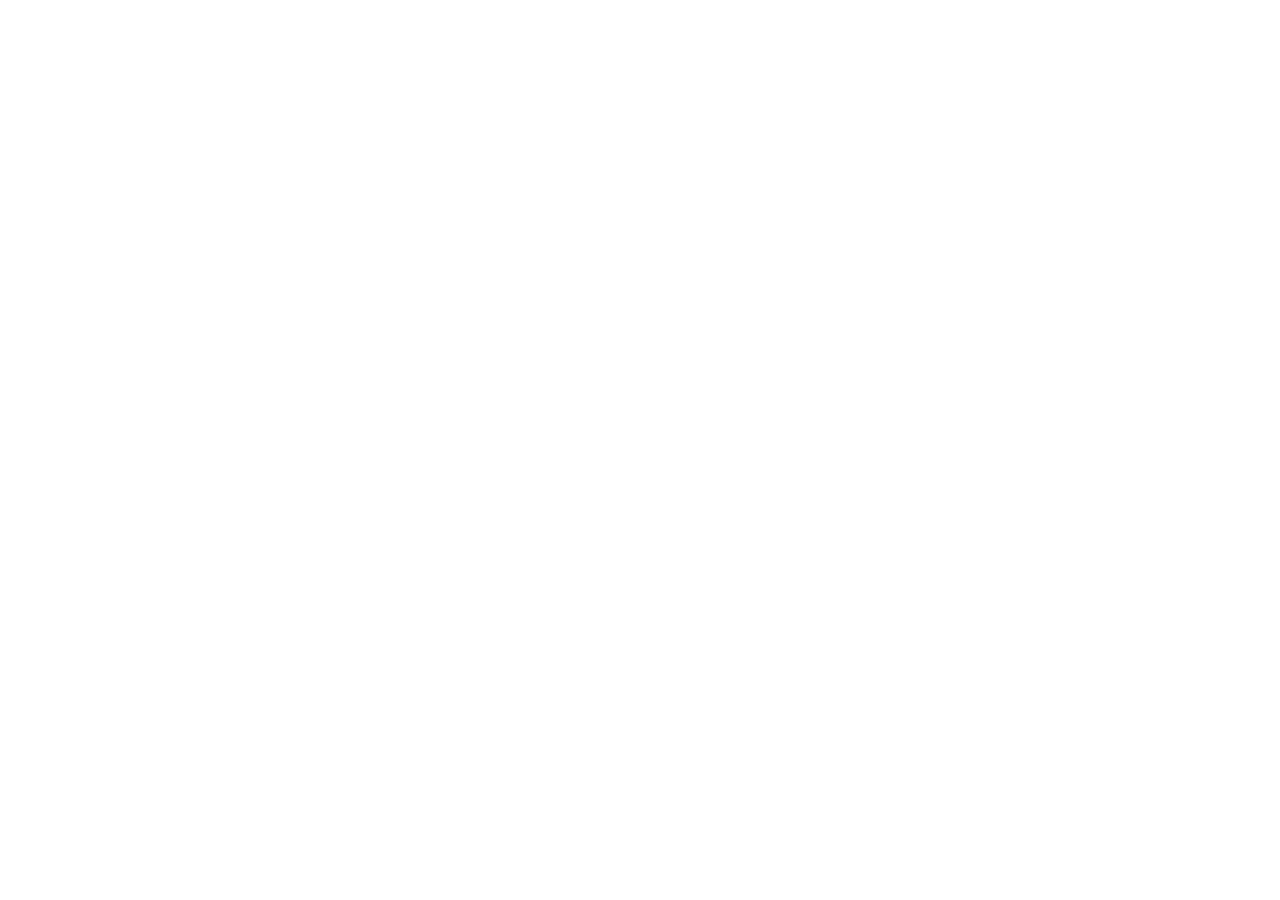
==== commit 7e06c752: "fix: suppression code dupliqué en fin de okta-sso.js" ====
--- a/index.html
+++ b/index.html
@@ -4,7 +4,7 @@
     <meta charset="UTF-8">
     <meta name="viewport" content="width=device-width, initial-scale=1.0">
     <title>Onboarding RS - Ouverture des droits d'accès</title>
-    <link rel="stylesheet" href="css/style.css">
+    <link rel="stylesheet" href="css/style.css?v=3">
     <link href="https://fonts.googleapis.com/css2?family=Inter:wght@300;400;500;600;700&display=swap" rel="stylesheet">
     <link href="https://fonts.googleapis.com/icon?family=Material+Icons" rel="stylesheet">
 </head>
@@ -498,8 +498,8 @@
         </main>
     </div>
 
-    <script src="js/auth.js"></script>
-    <script src="js/okta-sso.js"></script>
-    <script src="js/app.js"></script>
+    <script src="js/auth.js?v=5"></script>
+    <script src="js/okta-sso.js?v=5"></script>
+    <script src="js/app.js?v=5"></script>
 </body>
 </html>
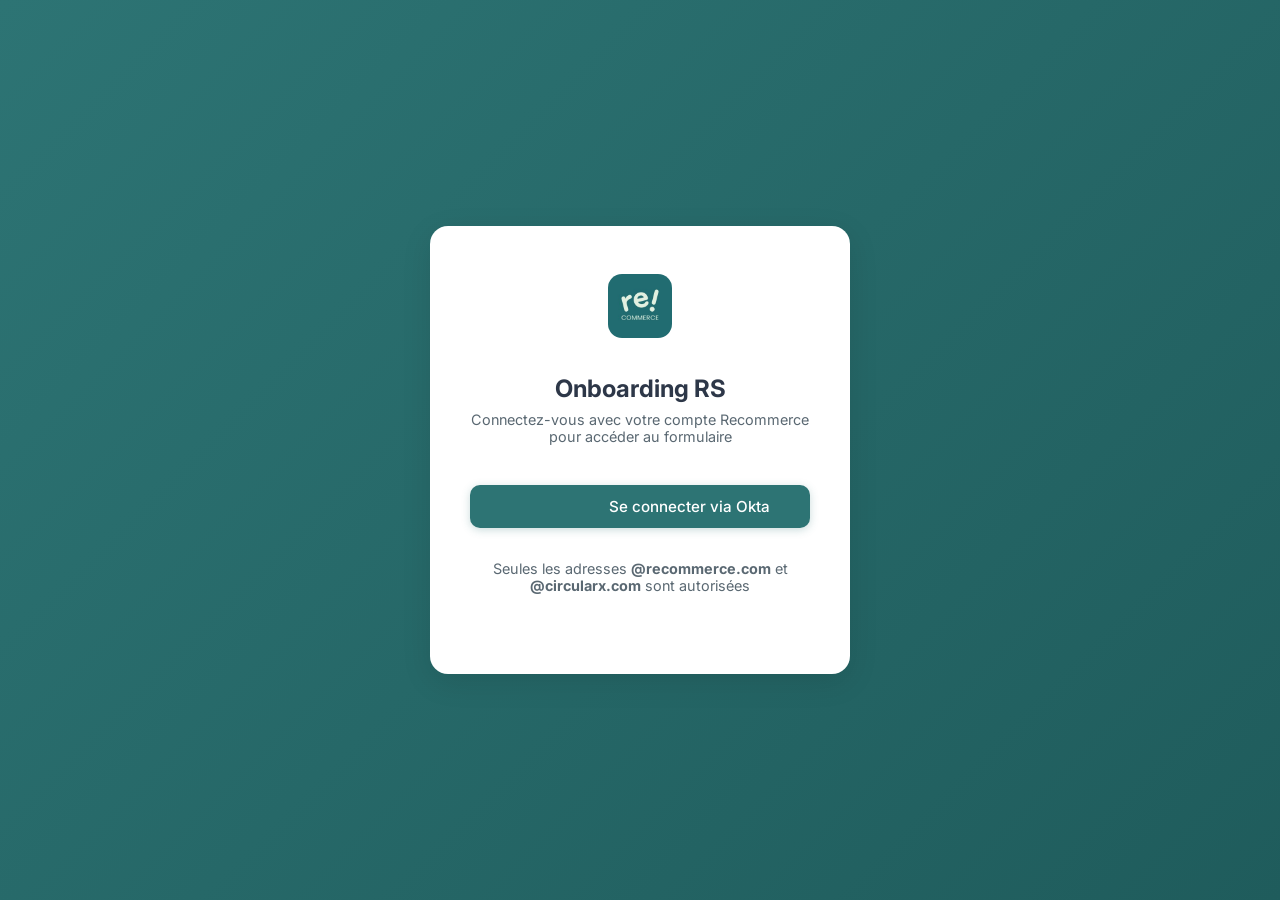
==== commit 353cc6a3: "Home: Dashboard IT title, material request form, back buttons" ====
--- a/index.html
+++ b/index.html
@@ -4,7 +4,7 @@
     <meta charset="UTF-8">
     <meta name="viewport" content="width=device-width, initial-scale=1.0">
     <title>Onboarding RS - Ouverture des droits d'accès</title>
-    <link rel="stylesheet" href="css/style.css?v=3">
+    <link rel="stylesheet" href="css/style.css?v=14">
     <link href="https://fonts.googleapis.com/css2?family=Inter:wght@300;400;500;600;700&display=swap" rel="stylesheet">
     <link href="https://fonts.googleapis.com/icon?family=Material+Icons" rel="stylesheet">
 </head>
@@ -20,6 +20,33 @@
             </button>
             <div id="sso-error" class="login-error" style="display:none;"></div>
             <p class="sso-hint">Seules les adresses <strong>@recommerce.com</strong> et <strong>@circularx.com</strong> sont autorisées</p>
+        </div>
+    </div>
+
+    <!-- Home Screen (after login) -->
+    <div class="home-screen" id="home-screen" style="display:none;">
+        <div class="home-card">
+            <img src="assets/rs_logo.jpg" alt="Recommerce" class="login-logo">
+            <h1>Bienvenue sur le Dashboard IT</h1>
+            <p class="home-subtitle">Que souhaitez-vous faire ?</p>
+            <div class="home-actions">
+                <button class="btn btn-primary btn-home" id="btn-go-onboarding">
+                    <span class="material-icons">description</span>
+                    Formulaire d'onboarding
+                </button>
+                <button class="btn btn-primary btn-home" id="btn-go-material">
+                    <span class="material-icons">devices</span>
+                    Demande de matériel
+                </button>
+                <a href="admin.html" class="btn btn-primary btn-home" id="btn-go-admin" style="display:none;">
+                    <span class="material-icons">dashboard</span>
+                    Dashboard Admin
+                </a>
+            </div>
+            <div class="home-user-info" id="home-user-info"></div>
+            <button class="btn btn-outline btn-home-logout" id="home-logout">
+                <span class="material-icons">logout</span> Déconnexion
+            </button>
         </div>
     </div>
 
@@ -59,9 +86,9 @@
                 </ul>
             </nav>
             <div class="sidebar-footer">
-                <a href="login.html" class="sidebar-link">
-                    <span class="material-icons">lock</span>
-                    <span>Espace membre</span>
+                <a href="#" class="sidebar-link btn-back-home">
+                    <span class="material-icons">home</span>
+                    <span>Retour à l'accueil</span>
                 </a>
             </div>
         </aside>
@@ -498,8 +525,79 @@
         </main>
     </div>
 
-    <script src="js/auth.js?v=5"></script>
-    <script src="js/okta-sso.js?v=5"></script>
-    <script src="js/app.js?v=5"></script>
+    <!-- Material Request Section -->
+    <div class="material-container" id="material-container" style="display:none;">
+        <aside class="sidebar">
+            <div class="logo">
+                <img src="assets/rs_logo.jpg" alt="Recommerce" class="logo-img">
+                <span class="logo-sub">Matériel</span>
+            </div>
+            <nav class="step-nav">
+                <ul>
+                    <li class="step-item active"><span class="step-number">1</span><span class="step-label">Votre demande</span></li>
+                </ul>
+            </nav>
+            <div class="sidebar-footer">
+                <a href="#" class="sidebar-link btn-back-home">
+                    <span class="material-icons">home</span>
+                    <span>Retour à l'accueil</span>
+                </a>
+            </div>
+        </aside>
+        <main class="main-content">
+            <div class="form-container">
+                <section class="form-step active">
+                    <div class="step-header">
+                        <h1>Demande de matériel</h1>
+                        <p>Sélectionnez le matériel dont vous avez besoin (bureau ou télétravail)</p>
+                    </div>
+                    <div class="form-grid">
+                        <div class="form-group full-width">
+                            <label>Type de demande <span class="required">*</span></label>
+                            <div class="radio-group">
+                                <label class="radio-card">
+                                    <input type="radio" name="material-type" value="Bureau" checked>
+                                    <span class="radio-card-content">Bureau</span>
+                                </label>
+                                <label class="radio-card">
+                                    <input type="radio" name="material-type" value="Télétravail">
+                                    <span class="radio-card-content">Télétravail</span>
+                                </label>
+                            </div>
+                        </div>
+                        <div class="form-group full-width">
+                            <label>Matériel souhaité <span class="required">*</span></label>
+                            <div class="checkbox-group">
+                                <label class="checkbox-card"><input type="checkbox" name="material-items" value="Écran"><span>Écran</span></label>
+                                <label class="checkbox-card"><input type="checkbox" name="material-items" value="Clavier"><span>Clavier</span></label>
+                                <label class="checkbox-card"><input type="checkbox" name="material-items" value="Souris"><span>Souris</span></label>
+                                <label class="checkbox-card"><input type="checkbox" name="material-items" value="Câble HDMI"><span>Câble HDMI</span></label>
+                                <label class="checkbox-card"><input type="checkbox" name="material-items" value="Casque"><span>Casque</span></label>
+                                <label class="checkbox-card"><input type="checkbox" name="material-items" value="Support PC"><span>Support PC</span></label>
+                                <label class="checkbox-card"><input type="checkbox" name="material-items" value="Hub USB"><span>Hub USB</span></label>
+                                <label class="checkbox-card"><input type="checkbox" name="material-items" value="Chargeur"><span>Chargeur</span></label>
+                            </div>
+                        </div>
+                        <div class="form-group full-width">
+                            <label for="material-comment">Commentaire / Précisions</label>
+                            <textarea id="material-comment" name="material-comment" rows="3" placeholder="Précisez votre besoin si nécessaire..."></textarea>
+                        </div>
+                    </div>
+                </section>
+                <div class="form-navigation">
+                    <button type="button" class="btn btn-secondary btn-back-home">
+                        <span class="material-icons">arrow_back</span> Retour
+                    </button>
+                    <button type="button" class="btn btn-success" id="btn-submit-material">
+                        <span class="material-icons">check_circle</span> Soumettre la demande
+                    </button>
+                </div>
+            </div>
+        </main>
+    </div>
+
+    <script src="js/auth.js?v=6"></script>
+    <script src="js/okta-sso.js?v=14"></script>
+    <script src="js/app.js?v=6"></script>
 </body>
 </html>
--- a/css/style.css
+++ b/css/style.css
@@ -643,3 +643,853 @@
         grid-template-columns: 1fr;
     }
 }
+
+/* ===== Sidebar Footer ===== */
+.sidebar-footer {
+    margin-top: auto;
+    padding-top: 1.5rem;
+    border-top: 1px solid rgba(255, 255, 255, 0.15);
+}
+
+.sidebar-link {
+    display: flex;
+    align-items: center;
+    gap: 0.5rem;
+    color: rgba(255, 255, 255, 0.7);
+    text-decoration: none;
+    font-size: 0.85rem;
+    padding: 0.6rem 1rem;
+    border-radius: var(--radius-sm);
+    transition: var(--transition);
+}
+
+.sidebar-link:hover {
+    background: rgba(255, 255, 255, 0.1);
+    color: white;
+}
+
+.sidebar-link .material-icons {
+    font-size: 1.1rem;
+}
+
+/* ===== Login Page ===== */
+.login-page {
+    display: flex;
+    align-items: center;
+    justify-content: center;
+    min-height: 100vh;
+    background: linear-gradient(135deg, var(--primary) 0%, var(--primary-dark) 100%);
+}
+
+.login-container {
+    width: 100%;
+    max-width: 420px;
+    padding: 1.5rem;
+}
+
+.login-card {
+    background: var(--bg-card);
+    border-radius: var(--radius-lg);
+    padding: 2.5rem;
+    box-shadow: var(--shadow-lg);
+}
+
+.login-header {
+    text-align: center;
+    margin-bottom: 2rem;
+}
+
+.login-logo {
+    width: 64px;
+    height: 64px;
+    border-radius: 14px;
+    margin-bottom: 1rem;
+}
+
+.login-header h1 {
+    font-size: 1.5rem;
+    font-weight: 700;
+    color: var(--text-primary);
+    margin-bottom: 0.5rem;
+}
+
+.login-header p {
+    color: var(--text-secondary);
+    font-size: 0.9rem;
+}
+
+.login-form .form-group {
+    margin-bottom: 1.25rem;
+}
+
+.password-field {
+    position: relative;
+}
+
+.password-field input {
+    padding-right: 3rem;
+}
+
+.toggle-password {
+    position: absolute;
+    right: 0.75rem;
+    top: 50%;
+    transform: translateY(-50%);
+    background: none;
+    border: none;
+    color: var(--text-light);
+    cursor: pointer;
+    padding: 0.25rem;
+}
+
+.toggle-password:hover {
+    color: var(--text-primary);
+}
+
+.login-error {
+    background: #fef2f2;
+    color: #dc2626;
+    padding: 0.75rem 1rem;
+    border-radius: var(--radius-sm);
+    font-size: 0.85rem;
+    margin-bottom: 1rem;
+    border: 1px solid #fecaca;
+}
+
+.btn-full {
+    width: 100%;
+    justify-content: center;
+}
+
+.login-footer {
+    text-align: center;
+    margin-top: 1.5rem;
+    padding-top: 1.5rem;
+    border-top: 1px solid var(--border);
+}
+
+.login-footer a {
+    color: var(--text-secondary);
+    text-decoration: none;
+    font-size: 0.85rem;
+    transition: var(--transition);
+}
+
+.login-footer a:hover {
+    color: var(--primary);
+}
+
+/* ===== Admin Dashboard ===== */
+.admin-page {
+    background: var(--bg);
+    min-height: 100vh;
+}
+
+.admin-container {
+    max-width: 1200px;
+    margin: 0 auto;
+    padding: 0 2rem 2rem;
+}
+
+.admin-header {
+    display: flex;
+    align-items: center;
+    justify-content: space-between;
+    padding: 1.5rem 0;
+    border-bottom: 1px solid var(--border);
+    margin-bottom: 2rem;
+}
+
+.admin-header-left {
+    display: flex;
+    align-items: center;
+    gap: 1rem;
+}
+
+.admin-logo {
+    width: 40px;
+    height: 40px;
+    border-radius: 10px;
+}
+
+.admin-header-left h1 {
+    font-size: 1.25rem;
+    font-weight: 600;
+    color: var(--text-primary);
+}
+
+.admin-header-right {
+    display: flex;
+    align-items: center;
+    gap: 0.75rem;
+}
+
+.admin-user {
+    font-size: 0.85rem;
+    color: var(--text-secondary);
+    font-weight: 500;
+}
+
+.btn-sm {
+    padding: 0.4rem 0.8rem;
+    font-size: 0.8rem;
+    gap: 0.3rem;
+}
+
+.btn-sm .material-icons {
+    font-size: 1rem;
+}
+
+/* Stats */
+.admin-stats {
+    display: grid;
+    grid-template-columns: repeat(auto-fit, minmax(200px, 1fr));
+    gap: 1rem;
+    margin-bottom: 2rem;
+}
+
+.stat-card {
+    background: var(--bg-card);
+    border-radius: var(--radius-md);
+    padding: 1.25rem 1.5rem;
+    display: flex;
+    align-items: center;
+    gap: 1rem;
+    box-shadow: var(--shadow-sm);
+    border: 1px solid var(--border);
+}
+
+.stat-card .material-icons {
+    font-size: 2rem;
+    color: var(--primary);
+    background: var(--pastel-teal);
+    padding: 0.6rem;
+    border-radius: 10px;
+}
+
+.stat-info {
+    display: flex;
+    flex-direction: column;
+}
+
+.stat-value {
+    font-size: 1.5rem;
+    font-weight: 700;
+    color: var(--text-primary);
+}
+
+.stat-label {
+    font-size: 0.8rem;
+    color: var(--text-secondary);
+}
+
+/* Sections */
+.admin-section {
+    background: var(--bg-card);
+    border-radius: var(--radius-md);
+    padding: 1.5rem;
+    box-shadow: var(--shadow-sm);
+    border: 1px solid var(--border);
+    margin-bottom: 1.5rem;
+}
+
+.section-header {
+    display: flex;
+    align-items: center;
+    justify-content: space-between;
+    margin-bottom: 1.25rem;
+}
+
+.section-header h2 {
+    font-size: 1.1rem;
+    font-weight: 600;
+    color: var(--text-primary);
+}
+
+.search-input {
+    padding: 0.5rem 1rem;
+    border: 1px solid var(--border);
+    border-radius: var(--radius-sm);
+    font-size: 0.85rem;
+    width: 250px;
+    transition: var(--transition);
+}
+
+.search-input:focus {
+    outline: none;
+    border-color: var(--primary);
+    box-shadow: 0 0 0 3px rgba(45, 116, 116, 0.1);
+}
+
+/* Table */
+.table-container {
+    overflow-x: auto;
+}
+
+.submissions-table {
+    width: 100%;
+    border-collapse: collapse;
+    font-size: 0.85rem;
+}
+
+.submissions-table th {
+    text-align: left;
+    padding: 0.75rem 1rem;
+    background: var(--pastel-teal);
+    color: var(--text-primary);
+    font-weight: 600;
+    font-size: 0.8rem;
+    text-transform: uppercase;
+    letter-spacing: 0.3px;
+}
+
+.submissions-table th:first-child {
+    border-radius: var(--radius-sm) 0 0 var(--radius-sm);
+}
+
+.submissions-table th:last-child {
+    border-radius: 0 var(--radius-sm) var(--radius-sm) 0;
+}
+
+.submissions-table td {
+    padding: 0.75rem 1rem;
+    border-bottom: 1px solid var(--border);
+    color: var(--text-primary);
+}
+
+.submissions-table tbody tr:hover {
+    background: var(--pastel-mint);
+}
+
+.actions-cell {
+    display: flex;
+    gap: 0.25rem;
+}
+
+.btn-icon {
+    background: none;
+    border: none;
+    cursor: pointer;
+    color: var(--text-secondary);
+    padding: 0.35rem;
+    border-radius: 6px;
+    transition: var(--transition);
+}
+
+.btn-icon:hover {
+    background: var(--pastel-teal);
+    color: var(--primary);
+}
+
+.btn-icon-danger:hover {
+    background: #fef2f2;
+    color: #dc2626;
+}
+
+.btn-icon .material-icons {
+    font-size: 1.1rem;
+}
+
+.badge {
+    display: inline-block;
+    padding: 0.2rem 0.6rem;
+    border-radius: 20px;
+    font-size: 0.75rem;
+    font-weight: 500;
+    background: var(--pastel-teal);
+    color: var(--primary-dark);
+}
+
+.badge-admin {
+    background: #fef3c7;
+    color: #92400e;
+}
+
+.badge-member {
+    background: var(--pastel-blue);
+    color: #1e40af;
+}
+
+.empty-state {
+    display: flex;
+    flex-direction: column;
+    align-items: center;
+    padding: 3rem 1rem;
+    color: var(--text-light);
+}
+
+.empty-state .material-icons {
+    font-size: 3rem;
+    margin-bottom: 0.75rem;
+}
+
+.empty-state p {
+    font-size: 0.9rem;
+}
+
+/* Add user form */
+.add-user-form {
+    display: flex;
+    gap: 0.75rem;
+    margin-bottom: 1rem;
+    flex-wrap: wrap;
+}
+
+.add-user-form input,
+.add-user-form select {
+    padding: 0.5rem 0.75rem;
+    border: 1px solid var(--border);
+    border-radius: var(--radius-sm);
+    font-size: 0.85rem;
+    flex: 1;
+    min-width: 140px;
+}
+
+.add-user-form input:focus,
+.add-user-form select:focus {
+    outline: none;
+    border-color: var(--primary);
+}
+
+/* Modal */
+.modal-overlay {
+    position: fixed;
+    top: 0;
+    left: 0;
+    right: 0;
+    bottom: 0;
+    background: rgba(0, 0, 0, 0.5);
+    display: flex;
+    align-items: center;
+    justify-content: center;
+    z-index: 1000;
+    padding: 2rem;
+}
+
+.modal-content {
+    background: var(--bg-card);
+    border-radius: var(--radius-lg);
+    max-width: 700px;
+    width: 100%;
+    max-height: 80vh;
+    overflow-y: auto;
+    box-shadow: var(--shadow-lg);
+}
+
+.modal-header {
+    display: flex;
+    align-items: center;
+    justify-content: space-between;
+    padding: 1.5rem 2rem;
+    border-bottom: 1px solid var(--border);
+    position: sticky;
+    top: 0;
+    background: var(--bg-card);
+    border-radius: var(--radius-lg) var(--radius-lg) 0 0;
+}
+
+.modal-header h2 {
+    font-size: 1.1rem;
+    font-weight: 600;
+}
+
+.modal-close {
+    background: none;
+    border: none;
+    cursor: pointer;
+    color: var(--text-secondary);
+    padding: 0.25rem;
+    border-radius: 6px;
+    transition: var(--transition);
+}
+
+.modal-close:hover {
+    background: var(--pastel-teal);
+    color: var(--primary);
+}
+
+.modal-body {
+    padding: 2rem;
+}
+
+.detail-grid {
+    display: grid;
+    gap: 1.5rem;
+}
+
+.detail-section h3 {
+    font-size: 0.9rem;
+    font-weight: 600;
+    color: var(--primary);
+    margin-bottom: 0.75rem;
+    display: flex;
+    align-items: center;
+    gap: 0.5rem;
+}
+
+.detail-section h3 .material-icons {
+    font-size: 1.1rem;
+}
+
+.detail-row {
+    display: flex;
+    justify-content: space-between;
+    padding: 0.4rem 0;
+    border-bottom: 1px solid var(--border);
+    font-size: 0.85rem;
+}
+
+.detail-row .label {
+    color: var(--text-secondary);
+    font-weight: 500;
+}
+
+.detail-row .value {
+    color: var(--text-primary);
+    font-weight: 400;
+}
+
+.detail-tags {
+    display: flex;
+    flex-wrap: wrap;
+    gap: 0.4rem;
+}
+
+.detail-footer {
+    margin-top: 1.5rem;
+    padding-top: 1rem;
+    border-top: 1px solid var(--border);
+    text-align: right;
+}
+
+.text-muted {
+    color: var(--text-light);
+    font-size: 0.8rem;
+}
+
+/* ===== Google SSO Gate ===== */
+.sso-gate {
+    display: flex;
+    align-items: center;
+    justify-content: center;
+    min-height: 100vh;
+    background: linear-gradient(135deg, var(--primary) 0%, var(--primary-dark) 100%);
+    padding: 1.5rem;
+}
+
+.sso-card {
+    background: var(--bg-card);
+    border-radius: var(--radius-lg);
+    padding: 3rem 2.5rem;
+    box-shadow: var(--shadow-lg);
+    text-align: center;
+    max-width: 420px;
+    width: 100%;
+}
+
+.sso-card h1 {
+    font-size: 1.5rem;
+    font-weight: 700;
+    color: var(--text-primary);
+    margin: 1rem 0 0.5rem;
+}
+
+.sso-card > p {
+    color: var(--text-secondary);
+    font-size: 0.9rem;
+    margin-bottom: 2rem;
+}
+
+.google-btn-container {
+    display: flex;
+    justify-content: center;
+    margin-bottom: 1.5rem;
+}
+
+.sso-hint {
+    color: var(--text-light);
+    font-size: 0.8rem;
+    margin-top: 1rem;
+}
+
+/* SSO user in sidebar */
+.sso-user-info {
+    display: flex;
+    align-items: center;
+    gap: 0.6rem;
+    padding: 0.6rem 1rem;
+    margin-bottom: 0.5rem;
+}
+
+.sso-avatar {
+    width: 32px;
+    height: 32px;
+    border-radius: 50%;
+    object-fit: cover;
+}
+
+.sso-user-details {
+    display: flex;
+    flex-direction: column;
+    overflow: hidden;
+}
+
+.sso-user-name {
+    font-size: 0.8rem;
+    font-weight: 500;
+    color: rgba(255, 255, 255, 0.9);
+    white-space: nowrap;
+    overflow: hidden;
+    text-overflow: ellipsis;
+}
+
+.sso-user-email {
+    font-size: 0.7rem;
+    color: rgba(255, 255, 255, 0.6);
+    white-space: nowrap;
+    overflow: hidden;
+    text-overflow: ellipsis;
+}
+
+.btn-okta {
+    margin-top: 0.5rem;
+    margin-bottom: 1rem;
+    padding: 0.75rem 1.5rem;
+    font-size: 0.95rem;
+}
+
+.sso-avatar-icon {
+    font-size: 2rem;
+    color: rgba(255, 255, 255, 0.8);
+}
+
+/* ===== Admin Tabs ===== */
+.admin-tabs {
+    display: flex;
+    gap: 0;
+    border-bottom: 2px solid #e2e8f0;
+    margin-bottom: 1.5rem;
+    overflow-x: auto;
+}
+
+.tab-btn {
+    display: inline-flex;
+    align-items: center;
+    gap: 0.4rem;
+    padding: 0.75rem 1.25rem;
+    background: none;
+    border: none;
+    border-bottom: 3px solid transparent;
+    cursor: pointer;
+    font-size: 0.95rem;
+    font-weight: 500;
+    color: #64748b;
+    white-space: nowrap;
+    transition: color 0.2s, border-color 0.2s;
+}
+
+.tab-btn:hover {
+    color: #334155;
+    background: #f1f5f9;
+}
+
+.tab-btn.active {
+    color: #4f46e5;
+    border-bottom-color: #4f46e5;
+}
+
+.tab-btn .material-icons {
+    font-size: 1.1rem;
+}
+
+.tab-content {
+    display: none;
+}
+
+.tab-content.active {
+    display: block;
+}
+
+/* ===== Sub-tabs ===== */
+.sub-tabs {
+    display: flex;
+    gap: 0.25rem;
+    margin-bottom: 1.25rem;
+    border-bottom: 1px solid #e2e8f0;
+}
+
+.sub-tab-btn {
+    padding: 0.5rem 1rem;
+    background: none;
+    border: none;
+    border-bottom: 2px solid transparent;
+    cursor: pointer;
+    font-size: 0.875rem;
+    font-weight: 500;
+    color: #94a3b8;
+    transition: color 0.2s, border-color 0.2s;
+}
+
+.sub-tab-btn:hover {
+    color: #475569;
+}
+
+.sub-tab-btn.active {
+    color: #4f46e5;
+    border-bottom-color: #4f46e5;
+}
+
+.sub-tab-content {
+    display: none;
+}
+
+.sub-tab-content.active {
+    display: block;
+}
+
+/* ===== Licence / Stock grid ===== */
+.licence-grid {
+    display: grid;
+    grid-template-columns: repeat(auto-fill, minmax(180px, 1fr));
+    gap: 1rem;
+    margin-bottom: 1.5rem;
+}
+
+.empty-state {
+    text-align: center;
+    padding: 3rem 1rem;
+    color: #94a3b8;
+}
+
+.empty-state .material-icons {
+    font-size: 3rem;
+    margin-bottom: 0.5rem;
+    display: block;
+}
+
+.restricted-tab {
+    display: none;
+}
+
+/* ===== Home Screen ===== */
+.home-screen {
+    display: flex;
+    align-items: center;
+    justify-content: center;
+    min-height: 100vh;
+    background: linear-gradient(135deg, #667eea 0%, #764ba2 100%);
+    padding: 2rem;
+}
+
+.home-card {
+    background: white;
+    border-radius: 1.25rem;
+    padding: 3rem 2.5rem;
+    max-width: 480px;
+    width: 100%;
+    text-align: center;
+    box-shadow: 0 20px 60px rgba(0, 0, 0, 0.15);
+}
+
+.home-card h1 {
+    font-size: 1.5rem;
+    color: #1e293b;
+    margin-bottom: 0.25rem;
+}
+
+.home-subtitle {
+    color: #64748b;
+    margin-bottom: 2rem;
+    font-size: 0.95rem;
+}
+
+.home-actions {
+    display: flex;
+    flex-direction: column;
+    gap: 0.75rem;
+    margin-bottom: 2rem;
+}
+
+.btn-home {
+    display: inline-flex;
+    align-items: center;
+    justify-content: center;
+    gap: 0.5rem;
+    padding: 0.9rem 1.5rem;
+    font-size: 1rem;
+    border-radius: 0.75rem;
+    text-decoration: none;
+    font-weight: 500;
+    transition: transform 0.15s, box-shadow 0.15s;
+}
+
+.btn-home:hover {
+    transform: translateY(-2px);
+    box-shadow: 0 4px 12px rgba(79, 70, 229, 0.3);
+}
+
+.home-user-info {
+    display: flex;
+    align-items: center;
+    justify-content: center;
+    gap: 0.5rem;
+    color: #64748b;
+    font-size: 0.85rem;
+    margin-bottom: 1rem;
+}
+
+.home-user-info .material-icons {
+    font-size: 1.2rem;
+    color: #94a3b8;
+}
+
+.btn-outline {
+    background: none;
+    border: 1px solid #e2e8f0;
+    color: #64748b;
+    cursor: pointer;
+    border-radius: 0.5rem;
+    padding: 0.5rem 1.25rem;
+    font-size: 0.85rem;
+    display: inline-flex;
+    align-items: center;
+    gap: 0.4rem;
+    transition: background 0.2s, color 0.2s;
+}
+
+.btn-outline:hover {
+    background: #f1f5f9;
+    color: #334155;
+}
+
+.btn-home-logout .material-icons {
+    font-size: 1rem;
+}
+
+/* ===== Admin back button ===== */
+.btn-back-admin {
+    display: inline-flex;
+    align-items: center;
+    justify-content: center;
+    width: 2rem;
+    height: 2rem;
+    border-radius: 50%;
+    color: #64748b;
+    text-decoration: none;
+    transition: background 0.2s, color 0.2s;
+}
+
+.btn-back-admin:hover {
+    background: #f1f5f9;
+    color: #1e293b;
+}
+
+.btn-back-admin .material-icons {
+    font-size: 1.25rem;
+}
+
+/* Material container uses same layout as app-container */
+.material-container {
+    display: flex;
+    min-height: 100vh;
+}
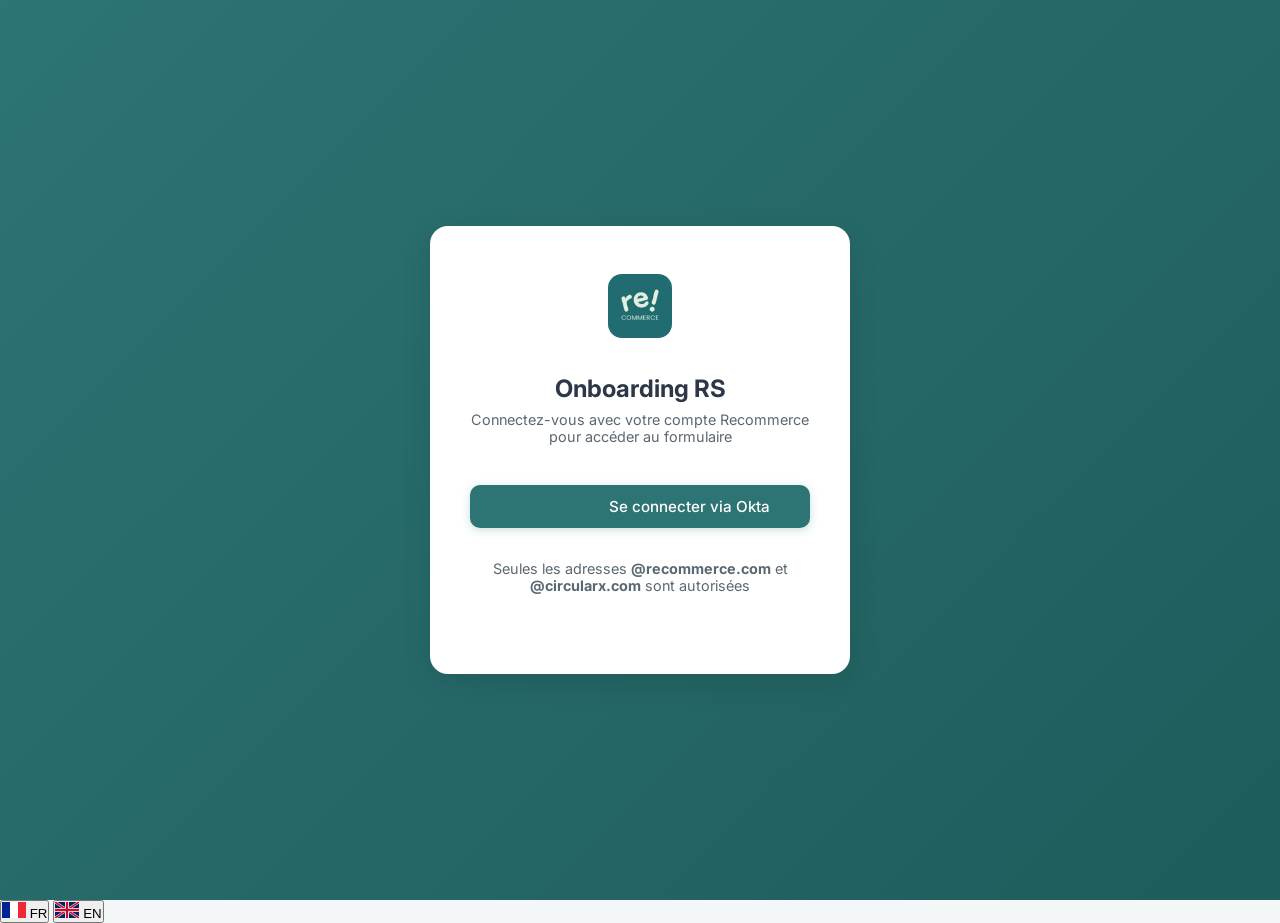
==== commit 56d7c030: "feat: add material request email, requester info step, and admin material tab" ====
--- a/index.html
+++ b/index.html
@@ -4,7 +4,7 @@
     <meta charset="UTF-8">
     <meta name="viewport" content="width=device-width, initial-scale=1.0">
     <title>Onboarding RS - Ouverture des droits d'accès</title>
-    <link rel="stylesheet" href="css/style.css?v=14">
+    <link rel="stylesheet" href="css/style.css?v=15">
     <link href="https://fonts.googleapis.com/css2?family=Inter:wght@300;400;500;600;700&display=swap" rel="stylesheet">
     <link href="https://fonts.googleapis.com/icon?family=Material+Icons" rel="stylesheet">
 </head>
@@ -13,13 +13,13 @@
     <div class="sso-gate" id="sso-gate">
         <div class="sso-card">
             <img src="assets/rs_logo.jpg" alt="Recommerce" class="login-logo">
-            <h1>Onboarding RS</h1>
-            <p>Connectez-vous avec votre compte Recommerce pour accéder au formulaire</p>
+            <h1 data-i18n="sso.title">Onboarding RS</h1>
+            <p data-i18n="sso.subtitle">Connectez-vous avec votre compte Recommerce pour accéder au formulaire</p>
             <button class="btn btn-primary btn-full btn-okta" id="okta-login-btn">
-                <span class="material-icons">login</span> Se connecter via Okta
+                <span class="material-icons">login</span> <span data-i18n="sso.login">Se connecter via Okta</span>
             </button>
             <div id="sso-error" class="login-error" style="display:none;"></div>
-            <p class="sso-hint">Seules les adresses <strong>@recommerce.com</strong> et <strong>@circularx.com</strong> sont autorisées</p>
+            <p class="sso-hint" data-i18n="sso.hint">Seules les adresses <strong>@recommerce.com</strong> et <strong>@circularx.com</strong> sont autorisées</p>
         </div>
     </div>
 
@@ -27,25 +27,25 @@
     <div class="home-screen" id="home-screen" style="display:none;">
         <div class="home-card">
             <img src="assets/rs_logo.jpg" alt="Recommerce" class="login-logo">
-            <h1>Bienvenue sur le Dashboard IT</h1>
-            <p class="home-subtitle">Que souhaitez-vous faire ?</p>
+            <h1 data-i18n="home.title">Bienvenue sur le Dashboard IT</h1>
+            <p class="home-subtitle" data-i18n="home.subtitle">Que souhaitez-vous faire ?</p>
             <div class="home-actions">
                 <button class="btn btn-primary btn-home" id="btn-go-onboarding">
                     <span class="material-icons">description</span>
-                    Formulaire d'onboarding
+                    <span data-i18n="home.onboarding">Formulaire d'onboarding</span>
                 </button>
                 <button class="btn btn-primary btn-home" id="btn-go-material">
                     <span class="material-icons">devices</span>
-                    Demande de matériel
+                    <span data-i18n="home.material">Demande de matériel</span>
                 </button>
                 <a href="admin.html" class="btn btn-primary btn-home" id="btn-go-admin" style="display:none;">
                     <span class="material-icons">dashboard</span>
-                    Dashboard Admin
+                    <span data-i18n="home.admin">Dashboard Admin</span>
                 </a>
             </div>
             <div class="home-user-info" id="home-user-info"></div>
             <button class="btn btn-outline btn-home-logout" id="home-logout">
-                <span class="material-icons">logout</span> Déconnexion
+                <span class="material-icons">logout</span> <span data-i18n="home.logout">Déconnexion</span>
             </button>
         </div>
     </div>
@@ -61,34 +61,35 @@
                 <ul id="step-list">
                     <li class="step-item active" data-step="1">
                         <span class="step-number">1</span>
-                        <span class="step-label">Informations personnelles</span>
+                        <span class="step-label" data-i18n="step.1">Informations personnelles</span>
                     </li>
                     <li class="step-item" data-step="2">
                         <span class="step-number">2</span>
-                        <span class="step-label">Contrat & Poste</span>
+                        <span class="step-label" data-i18n="step.2">Contrat & Poste</span>
                     </li>
                     <li class="step-item" data-step="3">
                         <span class="step-number">3</span>
-                        <span class="step-label">Matériel</span>
+                        <span class="step-label" data-i18n="step.3">Matériel</span>
                     </li>
                     <li class="step-item" data-step="4">
                         <span class="step-number">4</span>
-                        <span class="step-label">Applications</span>
+                        <span class="step-label" data-i18n="step.4">Applications</span>
                     </li>
                     <li class="step-item" data-step="5">
                         <span class="step-number">5</span>
-                        <span class="step-label">Backoffice & Mailing</span>
+                        <span class="step-label" data-i18n="step.5">Mailing List</span>
                     </li>
                     <li class="step-item" data-step="6">
                         <span class="step-number">6</span>
-                        <span class="step-label">Récapitulatif</span>
+                        <span class="step-label" data-i18n="step.6">Récapitulatif</span>
                     </li>
                 </ul>
             </nav>
             <div class="sidebar-footer">
+                <div class="sidebar-user-email" id="sidebar-user-email"></div>
                 <a href="#" class="sidebar-link btn-back-home">
                     <span class="material-icons">home</span>
-                    <span>Retour à l'accueil</span>
+                    <span data-i18n="sidebar.back">Retour à l'accueil</span>
                 </a>
             </div>
         </aside>
@@ -99,46 +100,39 @@
                 <!-- Step 1: Personal Info -->
                 <section class="form-step active" data-step="1">
                     <div class="step-header">
-                        <h1>Informations personnelles</h1>
-                        <p>Renseignez les informations de base du futur collaborateur</p>
+                        <h1 data-i18n="step1.title">Informations personnelles</h1>
+                        <p data-i18n="step1.subtitle">Renseignez les informations de base du futur collaborateur</p>
                     </div>
                     <div class="form-grid">
                         <div class="form-group">
-                            <label for="firstname">Prénom / First name <span class="required">*</span></label>
-                            <input type="text" id="firstname" name="firstname" required placeholder="Prénom">
-                        </div>
-                        <div class="form-group">
-                            <label for="lastname">Nom / Surname <span class="required">*</span></label>
-                            <input type="text" id="lastname" name="lastname" required placeholder="Nom">
-                        </div>
-                        <div class="form-group">
-                            <label for="personal-email">Mail personnel / Personal email <span class="required">*</span></label>
-                            <input type="email" id="personal-email" name="personal-email" required placeholder="email@exemple.com">
-                        </div>
-                        <div class="form-group">
-                            <label for="pro-email">Mail professionnel / Professional email</label>
-                            <input type="email" id="pro-email" name="pro-email" placeholder="prenom.nom@recommerce.com">
-                        </div>
-                        <div class="form-group">
-                            <label for="start-date">Date d'arrivée / Starting date <span class="required">*</span></label>
-                            <input type="date" id="start-date" name="start-date" required>
-                        </div>
-                        <div class="form-group">
-                            <label for="end-date">Date de fin de mission / End date</label>
-                            <input type="date" id="end-date" name="end-date">
-                        </div>
+                            <label for="firstname"><span data-i18n="step1.firstname">Prénom</span> <span class="required">*</span></label>
+                            <input type="text" id="firstname" name="firstname" required placeholder="Prénom" data-i18n-placeholder="step1.firstname.placeholder">
+                        </div>
+                        <div class="form-group">
+                            <label for="lastname"><span data-i18n="step1.lastname">Nom</span> <span class="required">*</span></label>
+                            <input type="text" id="lastname" name="lastname" required placeholder="Nom" data-i18n-placeholder="step1.lastname.placeholder">
+                        </div>
+                        <div class="form-group">
+                            <label for="personal-email"><span data-i18n="step1.personal_email">Mail personnel</span> <span class="required">*</span></label>
+                            <input type="email" id="personal-email" name="personal-email" required placeholder="email@exemple.com" data-i18n-placeholder="step1.personal_email.placeholder">
+                        </div>
+                        <div class="form-group">
+                            <label for="pro-email" data-i18n="step1.pro_email">Mail professionnel</label>
+                            <input type="email" id="pro-email" name="pro-email" placeholder="prenom.nom@recommerce.com" data-i18n-placeholder="step1.pro_email.placeholder">
+                        </div>
+
                     </div>
                 </section>
 
                 <!-- Step 2: Contract & Job -->
                 <section class="form-step" data-step="2">
                     <div class="step-header">
-                        <h1>Contrat & Poste</h1>
-                        <p>Informations relatives au contrat et au poste</p>
+                        <h1 data-i18n="step2.title">Contrat & Poste</h1>
+                        <p data-i18n="step2.subtitle">Informations relatives au contrat et au poste</p>
                     </div>
                     <div class="form-grid">
                         <div class="form-group">
-                            <label>Type de contrat / Type of contract <span class="required">*</span></label>
+                            <label><span data-i18n="step2.contract_type">Type de contrat</span> <span class="required">*</span></label>
                             <div class="radio-group">
                                 <label class="radio-card">
                                     <input type="radio" name="contract-type" value="CDI">
@@ -153,70 +147,149 @@
                                     <span class="radio-card-content">Stage</span>
                                 </label>
                                 <label class="radio-card">
-                                    <input type="radio" name="contract-type" value="Alternance">
-                                    <span class="radio-card-content">Alternance</span>
-                                </label>
-                                <label class="radio-card">
-                                    <input type="radio" name="contract-type" value="Freelance">
-                                    <span class="radio-card-content">Freelance</span>
-                                </label>
-                                <label class="radio-card">
-                                    <input type="radio" name="contract-type" value="Interim">
-                                    <span class="radio-card-content">Intérim</span>
+                                    <input type="radio" name="contract-type" value="Contrat d'apprentissage">
+                                    <span class="radio-card-content">Contrat d'apprentissage</span>
+                                </label>
+                                <label class="radio-card">
+                                    <input type="radio" name="contract-type" value="Contrat de professionnalisation">
+                                    <span class="radio-card-content">Contrat de professionnalisation</span>
                                 </label>
                             </div>
                         </div>
                         <div class="form-group">
                             <label for="job-title">Métier / Job <span class="required">*</span></label>
                             <select id="job-title" name="job-title" required>
-                                <option value="" disabled selected>Sélectionner un métier...</option>
-                                <optgroup label="DSI / Tech">
-                                    <option value="Développeur">Développeur</option>
-                                    <option value="Lead Dev">Lead Dev</option>
-                                    <option value="Tech Lead">Tech Lead</option>
-                                    <option value="Architecte">Architecte</option>
-                                    <option value="DevOps">DevOps</option>
-                                    <option value="SRE">SRE</option>
-                                    <option value="QA Engineer">QA Engineer</option>
-                                    <option value="Sysadmin">Sysadmin</option>
-                                    <option value="Support IT">Support IT</option>
-                                </optgroup>
-                                <optgroup label="Data">
-                                    <option value="Data Analyst">Data Analyst</option>
-                                    <option value="Data Engineer">Data Engineer</option>
-                                    <option value="Data Scientist">Data Scientist</option>
-                                    <option value="BI Analyst">BI Analyst</option>
-                                </optgroup>
-                                <optgroup label="Produit / Projet">
-                                    <option value="Product Owner">Product Owner</option>
-                                    <option value="Product Manager">Product Manager</option>
-                                    <option value="Chef de projet">Chef de projet</option>
-                                    <option value="Business Analyst">Business Analyst</option>
-                                    <option value="UX/UI Designer">UX/UI Designer</option>
-                                </optgroup>
-                                <optgroup label="Commerce / Marketing">
-                                    <option value="Commercial">Commercial</option>
-                                    <option value="Account Manager">Account Manager</option>
-                                    <option value="Marketing Manager">Marketing Manager</option>
-                                    <option value="Chargé de communication">Chargé de communication</option>
-                                </optgroup>
-                                <optgroup label="Finance / Juridique">
-                                    <option value="Contrôleur de gestion">Contrôleur de gestion</option>
-                                    <option value="Comptable">Comptable</option>
-                                    <option value="Acheteur">Acheteur</option>
-                                    <option value="Juriste">Juriste</option>
-                                </optgroup>
-                                <optgroup label="Operations / Supply">
-                                    <option value="Supply Chain Manager">Supply Chain Manager</option>
-                                    <option value="Logisticien">Logisticien</option>
-                                    <option value="Technicien réparation">Technicien réparation</option>
-                                    <option value="Responsable qualité">Responsable qualité</option>
-                                </optgroup>
-                                <optgroup label="Support / Direction">
-                                    <option value="RH / People">RH / People</option>
-                                    <option value="Office Manager">Office Manager</option>
-                                    <option value="Direction">Direction</option>
-                                </optgroup>
+                                <option value="" disabled selected>Sélectionner un poste...</option>
+                                <option value="Account Manager CEE">Account Manager CEE</option>
+                                <option value="Acheteur Junior">Acheteur Junior</option>
+                                <option value="Agent polyvalent des services généraux">Agent polyvalent des services généraux</option>
+                                <option value="AI Engineer">AI Engineer</option>
+                                <option value="Analyste Comptable">Analyste Comptable</option>
+                                <option value="Assistant administratif et comptabilité">Assistant administratif et comptabilité</option>
+                                <option value="Assistant commercial">Assistant commercial</option>
+                                <option value="Assistant(e) comptable">Assistant(e) comptable</option>
+                                <option value="Assistant.e Contrôleur de Gestion">Assistant.e Contrôleur de Gestion</option>
+                                <option value="Assistant.e Marketplaces">Assistant.e Marketplaces</option>
+                                <option value="Assistante ADV">Assistante ADV</option>
+                                <option value="Assistante trésorerie">Assistante trésorerie</option>
+                                <option value="B2B Buyback Account Manager">B2B Buyback Account Manager</option>
+                                <option value="Backend junior developer">Backend junior developer</option>
+                                <option value="Backend medior developer">Backend medior developer</option>
+                                <option value="Backend senior developer">Backend senior developer</option>
+                                <option value="BI Manager">BI Manager</option>
+                                <option value="Business Development International">Business Development International</option>
+                                <option value="Business Developper">Business Developper</option>
+                                <option value="Business Manager">Business Manager</option>
+                                <option value="Chargé d'acquisition digital">Chargé d'acquisition digital</option>
+                                <option value="Chargé de Mission Buyback & Qualité Produit">Chargé de Mission Buyback &amp; Qualité Produit</option>
+                                <option value="Chargé de missions Supply Chain">Chargé de missions Supply Chain</option>
+                                <option value="Chargé(e) de clientèle">Chargé(e) de clientèle</option>
+                                <option value="Chargé.e de Communication Corporate">Chargé.e de Communication Corporate</option>
+                                <option value="Chargé.e de Communication Digital">Chargé.e de Communication Digital</option>
+                                <option value="Chargé.e E-commerce">Chargé.e E-commerce</option>
+                                <option value="Chargée de Ressources Humaines">Chargée de Ressources Humaines</option>
+                                <option value="Chargée de RH">Chargée de RH</option>
+                                <option value="Chargée Marketing et Communication">Chargée Marketing et Communication</option>
+                                <option value="Chef de projet ecommerce 1">Chef de projet ecommerce 1</option>
+                                <option value="Chef de projet finance">Chef de projet finance</option>
+                                <option value="Chef de Projets Supply Chain">Chef de Projets Supply Chain</option>
+                                <option value="Chief Executive Officer">Chief Executive Officer</option>
+                                <option value="Chief Operation Officer">Chief Operation Officer</option>
+                                <option value="Chief Technical Officer">Chief Technical Officer</option>
+                                <option value="Chief Technology Results Officer">Chief Technology Results Officer</option>
+                                <option value="Commercial B2B">Commercial B2B</option>
+                                <option value="Commercial Grands Comptes">Commercial Grands Comptes</option>
+                                <option value="Commercial Retail">Commercial Retail</option>
+                                <option value="Comptable fiscaliste">Comptable fiscaliste</option>
+                                <option value="Comptable fournisseur">Comptable fournisseur</option>
+                                <option value="Comptable Trésorière Junior">Comptable Trésorière Junior</option>
+                                <option value="Contrôleur de gestion">Contrôleur de gestion</option>
+                                <option value="Coordinateur Reverse Logistics / Tests">Coordinateur Reverse Logistics / Tests</option>
+                                <option value="Coordinateur Supply Chain">Coordinateur Supply Chain</option>
+                                <option value="Coordinateur Transport">Coordinateur Transport</option>
+                                <option value="Coordinatrice Expéditions & Transport">Coordinatrice Expéditions &amp; Transport</option>
+                                <option value="Coordinatrice Supply Chain">Coordinatrice Supply Chain</option>
+                                <option value="Credit manager">Credit manager</option>
+                                <option value="Customer Success">Customer Success</option>
+                                <option value="Customer Support Agent">Customer Support Agent</option>
+                                <option value="Data Engineer">Data Engineer</option>
+                                <option value="Data Steward">Data Steward</option>
+                                <option value="Developper Logiciel">Developper Logiciel</option>
+                                <option value="Développeur">Développeur</option>
+                                <option value="Développeur Fullstack">Développeur Fullstack</option>
+                                <option value="Développeur Junior Fullstack">Développeur Junior Fullstack</option>
+                                <option value="Developpeur Medior">Developpeur Medior</option>
+                                <option value="Développeur Medior">Développeur Medior</option>
+                                <option value="Développeur sénior">Développeur sénior</option>
+                                <option value="DevOps">DevOps</option>
+                                <option value="Directeur Partenariats France & Relation client">Directeur Partenariats France &amp; Relation client</option>
+                                <option value="Directeur RSE et Relations Extérieures">Directeur RSE et Relations Extérieures</option>
+                                <option value="Director of Digital Transformation & Customer Experience">Director of Digital Transformation &amp; Customer Experience</option>
+                                <option value="Directrice des Ressources Humaines">Directrice des Ressources Humaines</option>
+                                <option value="Directrice Juridique">Directrice Juridique</option>
+                                <option value="Finance Director">Finance Director</option>
+                                <option value="Frontend medior developer">Frontend medior developer</option>
+                                <option value="Frontend senior developer">Frontend senior developer</option>
+                                <option value="Gestionnaire ADV">Gestionnaire ADV</option>
+                                <option value="Gestionnaire ADV Junior">Gestionnaire ADV Junior</option>
+                                <option value="Gestionnaire catalogue produits">Gestionnaire catalogue produits</option>
+                                <option value="Gestionnaire de litiges">Gestionnaire de litiges</option>
+                                <option value="Graphic Designer">Graphic Designer</option>
+                                <option value="Head of Business Development">Head of Business Development</option>
+                                <option value="Head of Corporate">Head of Corporate</option>
+                                <option value="Head of Customer Relations">Head of Customer Relations</option>
+                                <option value="Head of Engineering">Head of Engineering</option>
+                                <option value="Head of Marketplaces">Head of Marketplaces</option>
+                                <option value="Head of product">Head of product</option>
+                                <option value="Head of Product Marketing and Strategic Projects">Head of Product Marketing and Strategic Projects</option>
+                                <option value="Ingénieure en recherche opérationnelle">Ingénieure en recherche opérationnelle</option>
+                                <option value="Internal Sales Coordinator">Internal Sales Coordinator</option>
+                                <option value="KAM Junior Marketplace">KAM Junior Marketplace</option>
+                                <option value="KAM Marketplace">KAM Marketplace</option>
+                                <option value="Key Account Manager">Key Account Manager</option>
+                                <option value="Lead Designer">Lead Designer</option>
+                                <option value="Lead Developer">Lead Developer</option>
+                                <option value="Lead Developer Manager">Lead Developer Manager</option>
+                                <option value="Lead Growth and Strategy">Lead Growth and Strategy</option>
+                                <option value="Lead Platform">Lead Platform</option>
+                                <option value="Managing Director">Managing Director</option>
+                                <option value="Mobile Tech Leader">Mobile Tech Leader</option>
+                                <option value="Order and stock Junior Manager">Order and stock Junior Manager</option>
+                                <option value="Performance Manager">Performance Manager</option>
+                                <option value="Pricing & Data Manager">Pricing &amp; Data Manager</option>
+                                <option value="Pricing Analyst">Pricing Analyst</option>
+                                <option value="Pricing Engineer Junior">Pricing Engineer Junior</option>
+                                <option value="Product Manager">Product Manager</option>
+                                <option value="Product Owner">Product Owner</option>
+                                <option value="QA Senior Engineer">QA Senior Engineer</option>
+                                <option value="QA Engineer">QA Engineer</option>
+                                <option value="QA/Testing">QA/Testing</option>
+                                <option value="Responsable Base de Connaissances et Formation GRC">Responsable Base de Connaissances et Formation GRC</option>
+                                <option value="Responsable Communication & Affaires Publiques">Responsable Communication &amp; Affaires Publiques</option>
+                                <option value="Responsable Comptable Fournisseurs">Responsable Comptable Fournisseurs</option>
+                                <option value="Responsable comptable international">Responsable comptable international</option>
+                                <option value="Responsable Contrôle de Gestion">Responsable Contrôle de Gestion</option>
+                                <option value="Responsable de l'Infrastructure de la Sécurité du Système d'Information">Responsable de l'Infrastructure de la Sécurité du Système d'Information</option>
+                                <option value="Responsable Innovation et UX">Responsable Innovation et UX</option>
+                                <option value="Responsable projets métiers">Responsable projets métiers</option>
+                                <option value="Responsable Réparation & Qualité Produit">Responsable Réparation &amp; Qualité Produit</option>
+                                <option value="Responsable RH">Responsable RH</option>
+                                <option value="Responsable RSE">Responsable RSE</option>
+                                <option value="Responsable Supply Chain">Responsable Supply Chain</option>
+                                <option value="Responsable Technique Produit">Responsable Technique Produit</option>
+                                <option value="Responsable transport">Responsable transport</option>
+                                <option value="Responsable Trésorerie Groupe">Responsable Trésorerie Groupe</option>
+                                <option value="Sales & Marketing Manager">Sales &amp; Marketing Manager</option>
+                                <option value="Sales & Order Assistant">Sales &amp; Order Assistant</option>
+                                <option value="Sales Manager">Sales Manager</option>
+                                <option value="Senior Business Manager">Senior Business Manager</option>
+                                <option value="Site Reliability Engineer">Site Reliability Engineer</option>
+                                <option value="Staff Engineer">Staff Engineer</option>
+                                <option value="Supply Chain Supervisor">Supply Chain Supervisor</option>
+                                <option value="Support Team Lead">Support Team Lead</option>
+                                <option value="Tech Architect">Tech Architect</option>
+                                <option value="Technicien Support">Technicien Support</option>
+                                <option value="UX/UI Designer">UX/UI Designer</option>
                                 <option value="Autre">Autre</option>
                             </select>
                             <input type="text" id="job-title-other" name="job-title-other" placeholder="Préciser le métier..." style="display:none; margin-top:0.5rem;">
@@ -242,19 +315,27 @@
                             </select>
                             <input type="text" id="workplace-city-other" name="workplace-city-other" placeholder="Préciser la ville..." style="display:none; margin-top:0.5rem;">
                         </div>
+                        <div class="form-group">
+                            <label for="start-date">Date d'arrivée / Starting date <span class="required">*</span></label>
+                            <input type="date" id="start-date" name="start-date" required>
+                        </div>
+                        <div class="form-group" id="end-date-group">
+                            <label for="end-date">Date de fin de mission / End date</label>
+                            <input type="date" id="end-date" name="end-date">
+                        </div>
                     </div>
                 </section>
 
                 <!-- Step 3: Material -->
                 <section class="form-step" data-step="3">
                     <div class="step-header">
-                        <h1>Matériel</h1>
-                        <p>Quel matériel sera nécessaire pour le collaborateur ?</p>
+                        <h1 data-i18n="step3.title">Matériel</h1>
+                        <p data-i18n="step3.subtitle">Quel matériel sera nécessaire pour le collaborateur ?</p>
                     </div>
                     <div class="form-grid">
                         <!-- Laptop toggle -->
                         <div class="form-group full-width">
-                            <label>Laptop nécessaire ? <span class="required">*</span></label>
+                            <label><span data-i18n="step3.laptop">Laptop nécessaire ?</span> <span class="required">*</span></label>
                             <div class="radio-group">
                                 <label class="radio-card">
                                     <input type="radio" name="laptop-needed" value="Oui">
@@ -336,7 +417,7 @@
 
                         <!-- Desk equipment -->
                         <div class="form-group full-width">
-                            <label>Matériel sur le bureau <span class="info-badge">⚠️ Vérifier si le matériel est déjà installé sur le bureau</span></label>
+                            <label><span data-i18n="step3.desk_material">Matériel sur le bureau</span> <span class="info-badge" data-i18n="step3.desk_warning">⚠️ Vérifier si le matériel est déjà installé sur le bureau</span></label>
                             <div class="checkbox-group">
                                 <label class="checkbox-card">
                                     <input type="checkbox" name="desk-material" value="Souris">
@@ -374,13 +455,13 @@
                 <!-- Step 4: Applications -->
                 <section class="form-step" data-step="4">
                     <div class="step-header">
-                        <h1>Applications</h1>
-                        <p>Sélectionnez les applications nécessaires pour le collaborateur</p>
+                        <h1 data-i18n="step4.title">Applications</h1>
+                        <p data-i18n="step4.subtitle">Sélectionnez les applications nécessaires pour le collaborateur</p>
                     </div>
                     <div class="form-grid applications-grid">
                         <!-- Finance -->
                         <div class="app-category">
-                            <h3>Applications Finance</h3>
+                            <h3 data-i18n="step4.finance">Applications Finance</h3>
                             <div class="checkbox-group compact">
                                 <label class="checkbox-card"><input type="checkbox" name="apps-finance" value="Yooz"><span class="checkbox-card-content">Yooz</span></label>
                                 <label class="checkbox-card"><input type="checkbox" name="apps-finance" value="Sage"><span class="checkbox-card-content">Sage</span></label>
@@ -391,15 +472,15 @@
                         </div>
                         <!-- Achats -->
                         <div class="app-category">
-                            <h3>Applications Achats</h3>
+                            <h3 data-i18n="step4.achats">Applications Achats</h3>
                             <div class="checkbox-group compact">
-                                <label class="checkbox-card"><input type="checkbox" name="apps-achats" value="B2B"><span class="checkbox-card-content"><span class="material-icons">language</span> B2B</span></label>
-                                <label class="checkbox-card"><input type="checkbox" name="apps-achats" value="Sourcing"><span class="checkbox-card-content"><span class="material-icons">language</span> Sourcing</span></label>
+                                <label class="checkbox-card"><input type="checkbox" name="apps-achats" value="B2B"><span class="checkbox-card-content">B2B</span></label>
+                                <label class="checkbox-card"><input type="checkbox" name="apps-achats" value="Sourcing"><span class="checkbox-card-content">Sourcing</span></label>
                             </div>
                         </div>
                         <!-- Ventes -->
                         <div class="app-category">
-                            <h3>Applications Ventes</h3>
+                            <h3 data-i18n="step4.ventes">Applications Ventes</h3>
                             <div class="checkbox-group compact">
                                 <label class="checkbox-card"><input type="checkbox" name="apps-ventes" value="Akeneo"><span class="checkbox-card-content">Akeneo</span></label>
                                 <label class="checkbox-card"><input type="checkbox" name="apps-ventes" value="Billing"><span class="checkbox-card-content">Billing</span></label>
@@ -409,7 +490,7 @@
                         </div>
                         <!-- Pricing -->
                         <div class="app-category">
-                            <h3>Applications Pricing</h3>
+                            <h3 data-i18n="step4.pricing">Applications Pricing</h3>
                             <div class="checkbox-group compact">
                                 <label class="checkbox-card"><input type="checkbox" name="apps-pricing" value="Resale Pricing"><span class="checkbox-card-content">Resale Pricing</span></label>
                                 <label class="checkbox-card"><input type="checkbox" name="apps-pricing" value="Batch Pricing"><span class="checkbox-card-content">Batch Pricing</span></label>
@@ -418,7 +499,7 @@
                         </div>
                         <!-- DSI -->
                         <div class="app-category">
-                            <h3>Applications DSI</h3>
+                            <h3 data-i18n="step4.dsi">Applications DSI</h3>
                             <div class="checkbox-group compact">
                                 <label class="checkbox-card"><input type="checkbox" name="apps-dsi" value="Okta"><span class="checkbox-card-content"><svg class="app-logo" viewBox="0 0 24 24" width="16" height="16"><path fill="currentColor" d="M12 0C5.389 0 0 5.389 0 12s5.389 12 12 12 12-5.389 12-12S18.611 0 12 0zm0 18c-3.314 0-6-2.686-6-6s2.686-6 6-6 6 2.686 6 6-2.686 6-6 6z"/></svg> Okta</span></label>
                                 <label class="checkbox-card"><input type="checkbox" name="apps-dsi" value="VPN"><span class="checkbox-card-content"><span class="material-icons">vpn_lock</span> VPN</span></label>
@@ -427,12 +508,12 @@
                                 <label class="checkbox-card"><input type="checkbox" name="apps-dsi" value="Confluence"><span class="checkbox-card-content"><svg class="app-logo" viewBox="0 0 24 24" width="16" height="16"><path fill="#2684FF" d="M.87 18.257c-.248.382-.53.875-.763 1.245a.764.764 0 00.255 1.04l4.965 3.054a.764.764 0 001.058-.26c.199-.332.487-.834.79-1.375 1.37-2.44 2.752-2.16 5.257-.903l4.895 2.441a.764.764 0 001.003-.382l2.333-5.197a.764.764 0 00-.372-1.003C17.452 15.673 7.833 11.073.87 18.257z"/><path fill="#2684FF" d="M23.13 5.743c.248-.382.53-.875.763-1.245a.764.764 0 00-.255-1.04L18.673.404a.764.764 0 00-1.058.26c-.199.332-.487.834-.79 1.375-1.37 2.44-2.752 2.16-5.257.903L6.673.501a.764.764 0 00-1.003.382L3.337 6.08a.764.764 0 00.372 1.003c2.838 1.244 12.457 5.844 19.42-1.34z"/></svg> Confluence</span></label>
                                 <label class="checkbox-card"><input type="checkbox" name="apps-dsi" value="GitHub"><span class="checkbox-card-content"><svg class="app-logo" viewBox="0 0 24 24" width="16" height="16"><path fill="currentColor" d="M12 .297c-6.63 0-12 5.373-12 12 0 5.303 3.438 9.8 8.205 11.385.6.113.82-.258.82-.577 0-.285-.01-1.04-.015-2.04-3.338.724-4.042-1.61-4.042-1.61C4.422 18.07 3.633 17.7 3.633 17.7c-1.087-.744.084-.729.084-.729 1.205.084 1.838 1.236 1.838 1.236 1.07 1.835 2.809 1.305 3.495.998.108-.776.417-1.305.76-1.605-2.665-.3-5.466-1.332-5.466-5.93 0-1.31.465-2.38 1.235-3.22-.135-.303-.54-1.523.105-3.176 0 0 1.005-.322 3.3 1.23.96-.267 1.98-.399 3-.405 1.02.006 2.04.138 3 .405 2.28-1.552 3.285-1.23 3.285-1.23.645 1.653.24 2.873.12 3.176.765.84 1.23 1.91 1.23 3.22 0 4.61-2.805 5.625-5.475 5.92.42.36.81 1.096.81 2.22 0 1.606-.015 2.896-.015 3.286 0 .315.21.69.825.57C20.565 22.092 24 17.592 24 12.297c0-6.627-5.373-12-12-12"/></svg> GitHub</span></label>
                                 <label class="checkbox-card"><input type="checkbox" name="apps-dsi" value="Licence Office 365"><span class="checkbox-card-content"><svg class="app-logo" viewBox="0 0 24 24" width="16" height="16"><path fill="#D83B01" d="M0 0v24l24-4V4L0 0zm15 18l-9-1V7l9-3v14z"/></svg> Office 365 (Desktop)</span></label>
-                                <label class="checkbox-card"><input type="checkbox" name="apps-dsi" value="NewRelic"><span class="checkbox-card-content">NewRelic</span></label>
-                                <label class="checkbox-card"><input type="checkbox" name="apps-dsi" value="Postman"><span class="checkbox-card-content">Postman</span></label>
-                                <label class="checkbox-card"><input type="checkbox" name="apps-dsi" value="Sentry"><span class="checkbox-card-content">Sentry</span></label>
+                                <label class="checkbox-card"><input type="checkbox" name="apps-dsi" value="NewRelic"><span class="checkbox-card-content"><svg class="app-logo" viewBox="0 0 24 24" width="16" height="16"><path fill="#1CE783" d="M12 2L3 7v10l9 5 9-5V7l-9-5zm0 2.18L18.82 7.5v5.32L12 16.14V9.5L5.18 7.5 12 4.18z"/><path fill="#1D252C" d="M5.18 7.5L12 9.5v6.64L5.18 12.82V7.5z"/><path fill="#1CE783" d="M18.82 7.5v5.32L12 16.14V9.5l6.82-2z"/></svg> NewRelic</span></label>
+                                <label class="checkbox-card"><input type="checkbox" name="apps-dsi" value="Postman"><span class="checkbox-card-content"><svg class="app-logo" viewBox="0 0 24 24" width="16" height="16"><circle fill="#EF5B25" cx="12" cy="12" r="12"/><path fill="#fff" d="M15.5 6.5c-.4-.4-1-.4-1.4 0l-4.8 4.8c-.2.2-.2.5 0 .7l.7.7c.2.2.5.2.7 0l4.8-4.8c.4-.4.4-1 0-1.4zm-2.1 7.6l-1.4-1.4c-.2-.2-.5-.2-.7 0l-2.1 2.1c-.2.2-.1.5.1.6l1.8.9c.1.1.3 0 .4-.1l1.9-1.4c.2-.2.2-.5 0-.7zm3.5-3.5l-.7-.7c-.2-.2-.5-.2-.7 0l-1.4 1.4c-.2.2-.2.5 0 .7l.7.7c.2.2.5.2.7 0l1.4-1.4c.2-.2.2-.5 0-.7z"/></svg> Postman</span></label>
+                                <label class="checkbox-card"><input type="checkbox" name="apps-dsi" value="Sentry"><span class="checkbox-card-content"><svg class="app-logo" viewBox="0 0 24 24" width="16" height="16"><path fill="#362D59" d="M13.91 2.505c-.873-1.553-3.087-1.553-3.96 0L7.015 7.726a5.685 5.685 0 014.258 5.488h-1.97a3.716 3.716 0 00-3.121-3.658L3.607 13.99a1.96 1.96 0 000 1.96h1.106a1.98 1.98 0 00-.07-.503L7.39 10.77a5.718 5.718 0 012.882 4.717H8.3a3.737 3.737 0 00-1.473-2.637l-1.899 3.38a.397.397 0 00.348.594h2.87a5.685 5.685 0 00-1.07-3.322l1.072-1.908a7.634 7.634 0 011.97 5.23h1.97a9.606 9.606 0 00-3.25-7.183l1.073-1.91a11.56 11.56 0 014.148 9.093h1.97c0-4.39-2.13-8.283-5.41-10.704l1.072-1.908c4.12 2.702 6.848 7.3 6.987 12.612h1.964c0-5.903-3.102-11.086-7.764-14.014z"/></svg> Sentry</span></label>
                                 <label class="checkbox-card"><input type="checkbox" name="apps-dsi" value="Slack"><span class="checkbox-card-content"><svg class="app-logo" viewBox="0 0 24 24" width="16" height="16"><path fill="#E01E5A" d="M5.042 15.165a2.528 2.528 0 01-2.52 2.523A2.528 2.528 0 010 15.165a2.527 2.527 0 012.522-2.52h2.52v2.52zm1.271 0a2.527 2.527 0 012.521-2.52 2.527 2.527 0 012.521 2.52v6.313A2.528 2.528 0 018.834 24a2.528 2.528 0 01-2.521-2.522v-6.313z"/><path fill="#36C5F0" d="M8.834 5.042a2.528 2.528 0 01-2.521-2.52A2.528 2.528 0 018.834 0a2.528 2.528 0 012.521 2.522v2.52H8.834zm0 1.271a2.528 2.528 0 012.521 2.521 2.528 2.528 0 01-2.521 2.521H2.522A2.528 2.528 0 010 8.834a2.528 2.528 0 012.522-2.521h6.312z"/><path fill="#2EB67D" d="M18.956 8.834a2.528 2.528 0 012.522-2.521A2.528 2.528 0 0124 8.834a2.528 2.528 0 01-2.522 2.521h-2.522V8.834zm-1.27 0a2.528 2.528 0 01-2.523 2.521 2.527 2.527 0 01-2.52-2.521V2.522A2.527 2.527 0 0115.163 0a2.528 2.528 0 012.523 2.522v6.312z"/><path fill="#ECB22E" d="M15.163 18.956a2.528 2.528 0 012.523 2.522A2.528 2.528 0 0115.163 24a2.527 2.527 0 01-2.52-2.522v-2.522h2.52zm0-1.27a2.527 2.527 0 01-2.52-2.523 2.527 2.527 0 012.52-2.52h6.315A2.528 2.528 0 0124 15.163a2.528 2.528 0 01-2.522 2.523h-6.315z"/></svg> Slack</span></label>
                                 <label class="checkbox-card"><input type="checkbox" name="apps-dsi" value="Snowflake"><span class="checkbox-card-content"><svg class="app-logo" viewBox="0 0 24 24" width="16" height="16"><path fill="#29B5E8" d="M12.052 0L11 1.052v4.79l1.052 1.053 1.052-1.052V1.052L12.052 0zM6.21 2.105L5.158 3.158l3.387 3.387 1.053 1.052 1.052-1.052-3.387-3.387L6.21 2.105zm11.684 0l-1.052 1.053-3.387 3.387 1.052 1.052 3.387-3.387 1.053-1.052-1.053-1.053zM12.052 7.895L11 8.947v6.106l1.052 1.052 1.052-1.052V8.947l-1.052-1.052zM5.158 11l-1.053 1.052 4.79 1.053 1.052-1.053-1.052-1.052H5.158zm13.684 0l-3.737 1.052-1.053 1.053 1.053 1.052 4.79-1.052L20.947 12l-1.052-1zm-12.631 3.895l-3.387 3.387 1.052 1.053 1.053 1.052 3.387-3.387-1.053-1.052-1.052-1.053zm11.578 0l-1.052 1.053 3.387 3.387 1.052-1.052 1.053-1.053-3.387-3.387-1.053 1.052zm-5.737 2.21L11 18.158v4.79L12.052 24l1.052-1.052v-4.79l-1.052-1.053z"/></svg> Snowflake</span></label>
-                                <label class="checkbox-card"><input type="checkbox" name="apps-dsi" value="Tableau"><span class="checkbox-card-content">Tableau</span></label>
+                                <label class="checkbox-card"><input type="checkbox" name="apps-dsi" value="Tableau"><span class="checkbox-card-content"><svg class="app-logo" viewBox="0 0 24 24" width="16" height="16"><path fill="#E97627" d="M11.5 2v3h-3v1.5h3v3h1.5v-3h3V5h-3V2z"/><path fill="#5B879B" d="M17.5 5.5v2.5h-2.5v1h2.5V11.5h1V9h2.5V8h-2.5V5.5z"/><path fill="#5B879B" d="M5 5.5V8H2.5v1H5v2.5h1V9h2.5V8H6V5.5z"/><path fill="#E97627" d="M11.5 9.5v3h-3V14h3v3h1.5v-3h3v-1.5h-3v-3z"/><path fill="#5B879B" d="M17.5 12.5V15H15v1h2.5v2.5h1V16h2.5v-1h-2.5v-2.5z"/><path fill="#5B879B" d="M5 12.5V15H2.5v1H5v2.5h1V16h2.5v-1H6v-2.5z"/><path fill="#E97627" d="M11.5 17v3h-3v1.5h3v3h1.5v-3h3V20h-3v-3z"/><path fill="#86B4CC" d="M20 2v2h-2v.8h2v2h.8v-2h2V4h-2V2z"/><path fill="#86B4CC" d="M1 2v2h-2v.8h2v2h.8v-2h2V4h-2V2z"/><path fill="#C72037" d="M3.5 17v2.5H1v1h2.5V23h1v-2.5H7v-1H4.5V17z"/><path fill="#1F457E" d="M17.5 19.5V22H15v1h2.5v2.5h1V23H21v-1h-2.5v-2.5z"/><path fill="#5C6692" d="M11.5 22v1.5h-1v.5h1v1.5h1v-1.5h1V23.5h-1V22z"/></svg> Tableau</span></label>
                             </div>
                             <div class="form-group conditional-field" id="tableau-email-group" style="display:none;">
                                 <label for="tableau-email">Email du compte Tableau <span class="required">*</span></label>
@@ -441,7 +522,7 @@
                         </div>
                         <!-- Transverses -->
                         <div class="app-category">
-                            <h3>Applications Transverses</h3>
+                            <h3 data-i18n="step4.transverses">Applications Transverses</h3>
                             <div class="checkbox-group compact">
                                 <label class="checkbox-card"><input type="checkbox" name="apps-transverses" value="Backoffice"><span class="checkbox-card-content">Backoffice</span></label>
                                 <label class="checkbox-card"><input type="checkbox" name="apps-transverses" value="SOM"><span class="checkbox-card-content">SOM</span></label>
@@ -451,49 +532,23 @@
                     </div>
                 </section>
 
-                <!-- Step 5: Backoffice & Mailing -->
+                <!-- Step 5: Mailing List -->
                 <section class="form-step" data-step="5">
                     <div class="step-header">
-                        <h1>Backoffice & Mailing Lists</h1>
-                        <p>Accès Backoffice et listes de diffusion</p>
+                        <h1 data-i18n="step5.title">Mailing List</h1>
+                        <p data-i18n="step5.subtitle">Listes de diffusion auxquelles ajouter le collaborateur</p>
                     </div>
                     <div class="form-grid">
-                        <!-- Backoffice toggle -->
-                        <div class="form-group full-width">
-                            <label>Accès Backoffice nécessaire ?</label>
-                            <div class="radio-group">
-                                <label class="radio-card">
-                                    <input type="radio" name="backoffice-needed" value="Oui">
-                                    <span class="radio-card-content">Oui</span>
-                                </label>
-                                <label class="radio-card">
-                                    <input type="radio" name="backoffice-needed" value="Non">
-                                    <span class="radio-card-content">Non</span>
-                                </label>
-                            </div>
-                        </div>
-                        <div class="form-group full-width" id="backoffice-details" style="display:none;">
-                            <p class="form-hint">Indiquez le prénom et nom d'un collaborateur existant pour préciser le périmètre d'accès.</p>
-                            <input type="text" id="backoffice-profile" name="backoffice-profile" placeholder="Prénom et nom du collaborateur référent">
-                        </div>
-
-                        <!-- Mailing list toggle -->
-                        <div class="form-group full-width">
-                            <label>Ajout à une mailing list ?</label>
-                            <div class="radio-group">
-                                <label class="radio-card">
-                                    <input type="radio" name="mailing-needed" value="Oui">
-                                    <span class="radio-card-content">Oui</span>
-                                </label>
-                                <label class="radio-card">
-                                    <input type="radio" name="mailing-needed" value="Non">
-                                    <span class="radio-card-content">Non</span>
-                                </label>
-                            </div>
-                        </div>
-                        <div class="form-group full-width" id="mailing-details" style="display:none;">
-                            <p class="form-hint">Adresse(s) email de la/des mailing list(s)</p>
-                            <textarea id="mailing-lists" name="mailing-lists" rows="3" placeholder="Ex: team-dev@recommerce.com, all-paris@recommerce.com..."></textarea>
+                        <div class="form-group full-width">
+                            <label data-i18n="step5.label">Mailing list(s)</label>
+                            <div id="mailing-list-container">
+                                <div class="mailing-list-entry">
+                                    <input type="email" name="mailing-lists[]" placeholder="Ex: team-dev@recommerce.com">
+                                </div>
+                            </div>
+                            <button type="button" class="btn btn-outline btn-add-mailing" id="btn-add-mailing">
+                                <span class="material-icons">add</span> <span data-i18n="step5.add">Ajouter une mailing list</span>
+                            </button>
                         </div>
                     </div>
                 </section>
@@ -501,8 +556,8 @@
                 <!-- Step 6: Summary -->
                 <section class="form-step" data-step="6">
                     <div class="step-header">
-                        <h1>Récapitulatif</h1>
-                        <p>Vérifiez les informations avant de soumettre</p>
+                        <h1 data-i18n="step6.title">Récapitulatif</h1>
+                        <p data-i18n="step6.subtitle">Vérifiez les informations avant de soumettre</p>
                     </div>
                     <div id="summary-content" class="summary-content">
                         <!-- Filled by JS -->
@@ -512,13 +567,13 @@
                 <!-- Navigation -->
                 <div class="form-navigation">
                     <button type="button" class="btn btn-secondary" id="btn-prev" disabled>
-                        <span class="material-icons">arrow_back</span> Précédent
+                        <span class="material-icons">arrow_back</span> <span data-i18n="nav.prev">Précédent</span>
                     </button>
                     <button type="button" class="btn btn-primary" id="btn-next">
-                        Suivant <span class="material-icons">arrow_forward</span>
+                        <span data-i18n="nav.next">Suivant</span> <span class="material-icons">arrow_forward</span>
                     </button>
                     <button type="button" class="btn btn-success" id="btn-submit" style="display:none;">
-                        <span class="material-icons">check_circle</span> Soumettre
+                        <span class="material-icons">check_circle</span> <span data-i18n="nav.submit">Soumettre</span>
                     </button>
                 </div>
             </div>
@@ -533,71 +588,144 @@
                 <span class="logo-sub">Matériel</span>
             </div>
             <nav class="step-nav">
-                <ul>
-                    <li class="step-item active"><span class="step-number">1</span><span class="step-label">Votre demande</span></li>
+                <ul id="mat-step-list">
+                    <li class="step-item active" data-mat-step="1"><span class="step-number">1</span><span class="step-label" data-i18n="mat.step0">Vos informations</span></li>
+                    <li class="step-item" data-mat-step="2"><span class="step-number">2</span><span class="step-label" data-i18n="mat.step1">Lieu d'utilisation</span></li>
+                    <li class="step-item" data-mat-step="3"><span class="step-number">3</span><span class="step-label" data-i18n="mat.step2">Matériel</span></li>
+                    <li class="step-item" data-mat-step="4"><span class="step-number">4</span><span class="step-label" data-i18n="mat.step3">Commentaire</span></li>
                 </ul>
             </nav>
             <div class="sidebar-footer">
+                <div class="sidebar-user-email" id="sidebar-user-email-material"></div>
                 <a href="#" class="sidebar-link btn-back-home">
                     <span class="material-icons">home</span>
-                    <span>Retour à l'accueil</span>
+                    <span data-i18n="sidebar.back">Retour à l'accueil</span>
                 </a>
             </div>
         </aside>
         <main class="main-content">
             <div class="form-container">
-                <section class="form-step active">
-                    <div class="step-header">
-                        <h1>Demande de matériel</h1>
-                        <p>Sélectionnez le matériel dont vous avez besoin (bureau ou télétravail)</p>
+                <!-- Mat Step 1: Infos demandeur -->
+                <section class="form-step active" data-mat-step="1">
+                    <div class="step-header">
+                        <h1 data-i18n="mat.step0.title">Vos informations</h1>
+                        <p data-i18n="mat.step0.subtitle">Afin de traiter votre demande et vous envoyer un récapitulatif</p>
                     </div>
                     <div class="form-grid">
-                        <div class="form-group full-width">
-                            <label>Type de demande <span class="required">*</span></label>
+                        <div class="form-group">
+                            <label for="mat-firstname"><span data-i18n="mat.firstname">Prénom</span> <span class="required">*</span></label>
+                            <input type="text" id="mat-firstname" name="mat-firstname" required placeholder="Prénom" data-i18n-placeholder="mat.firstname">
+                        </div>
+                        <div class="form-group">
+                            <label for="mat-lastname"><span data-i18n="mat.lastname">Nom</span> <span class="required">*</span></label>
+                            <input type="text" id="mat-lastname" name="mat-lastname" required placeholder="Nom" data-i18n-placeholder="mat.lastname">
+                        </div>
+                        <div class="form-group full-width">
+                            <label for="mat-email"><span data-i18n="mat.email">Email</span> <span class="required">*</span></label>
+                            <input type="email" id="mat-email" name="mat-email" required placeholder="prenom.nom@recommerce.com" data-i18n-placeholder="mat.email.placeholder">
+                        </div>
+                    </div>
+                </section>
+
+                <!-- Mat Step 2: Lieu -->
+                <section class="form-step" data-mat-step="2">
+                    <div class="step-header">
+                        <h1 data-i18n="mat.step1.title">Lieu d'utilisation</h1>
+                        <p data-i18n="mat.step1.subtitle">Ce matériel sera utilisé au bureau ou en télétravail ?</p>
+                    </div>
+                    <div class="form-grid">
+                        <div class="form-group full-width">
+                            <label><span data-i18n="mat.step1.label">Où utiliserez-vous ce matériel ?</span> <span class="required">*</span></label>
+                            <div class="radio-group large-cards">
+                                <label class="radio-card">
+                                    <input type="radio" name="material-type" value="Bureau">
+                                    <span class="radio-card-content"><span class="material-icons">business</span><strong data-i18n="mat.office">Bureau</strong><small data-i18n="mat.office.desc">Matériel pour les locaux</small></span>
+                                </label>
+                                <label class="radio-card">
+                                    <input type="radio" name="material-type" value="Télétravail">
+                                    <span class="radio-card-content"><span class="material-icons">home_work</span><strong data-i18n="mat.remote">Télétravail</strong><small data-i18n="mat.remote.desc">Matériel pour la maison</small></span>
+                                </label>
+                            </div>
+                        </div>
+                    </div>
+                </section>
+
+                <!-- Mat Step 3: Raison + Matériel -->
+                <section class="form-step" data-mat-step="3">
+                    <div class="step-header">
+                        <h1 data-i18n="mat.step2.title">Choix du matériel</h1>
+                        <p data-i18n="mat.step2.subtitle">Indiquez la raison de votre demande et sélectionnez le matériel souhaité</p>
+                    </div>
+                    <div class="form-grid">
+                        <div class="form-group full-width">
+                            <label><span data-i18n="mat.reason">Raison de la demande</span> <span class="required">*</span></label>
                             <div class="radio-group">
                                 <label class="radio-card">
-                                    <input type="radio" name="material-type" value="Bureau" checked>
-                                    <span class="radio-card-content">Bureau</span>
-                                </label>
-                                <label class="radio-card">
-                                    <input type="radio" name="material-type" value="Télétravail">
-                                    <span class="radio-card-content">Télétravail</span>
-                                </label>
-                            </div>
-                        </div>
-                        <div class="form-group full-width">
-                            <label>Matériel souhaité <span class="required">*</span></label>
+                                    <input type="radio" name="material-reason" value="Perdu">
+                                    <span class="radio-card-content"><span class="material-icons">search_off</span> <span data-i18n="mat.reason.lost">Perdu</span></span>
+                                </label>
+                                <label class="radio-card">
+                                    <input type="radio" name="material-reason" value="Volé">
+                                    <span class="radio-card-content"><span class="material-icons">report</span> <span data-i18n="mat.reason.stolen">Volé</span></span>
+                                </label>
+                                <label class="radio-card">
+                                    <input type="radio" name="material-reason" value="Ne fonctionne plus">
+                                    <span class="radio-card-content"><span class="material-icons">build_circle</span> <span data-i18n="mat.reason.broken">Ne fonctionne plus</span></span>
+                                </label>
+                                <label class="radio-card">
+                                    <input type="radio" name="material-reason" value="Jamais eu">
+                                    <span class="radio-card-content"><span class="material-icons">new_releases</span> <span data-i18n="mat.reason.never_had">Je n'en avais pas avant</span></span>
+                                </label>
+                            </div>
+                        </div>
+                        <div class="form-group full-width">
+                            <label><span data-i18n="mat.items">Matériel souhaité</span> <span class="required">*</span></label>
                             <div class="checkbox-group">
-                                <label class="checkbox-card"><input type="checkbox" name="material-items" value="Écran"><span>Écran</span></label>
-                                <label class="checkbox-card"><input type="checkbox" name="material-items" value="Clavier"><span>Clavier</span></label>
-                                <label class="checkbox-card"><input type="checkbox" name="material-items" value="Souris"><span>Souris</span></label>
-                                <label class="checkbox-card"><input type="checkbox" name="material-items" value="Câble HDMI"><span>Câble HDMI</span></label>
-                                <label class="checkbox-card"><input type="checkbox" name="material-items" value="Casque"><span>Casque</span></label>
-                                <label class="checkbox-card"><input type="checkbox" name="material-items" value="Support PC"><span>Support PC</span></label>
-                                <label class="checkbox-card"><input type="checkbox" name="material-items" value="Hub USB"><span>Hub USB</span></label>
-                                <label class="checkbox-card"><input type="checkbox" name="material-items" value="Chargeur"><span>Chargeur</span></label>
-                            </div>
-                        </div>
-                        <div class="form-group full-width">
-                            <label for="material-comment">Commentaire / Précisions</label>
-                            <textarea id="material-comment" name="material-comment" rows="3" placeholder="Précisez votre besoin si nécessaire..."></textarea>
-                        </div>
-                    </div>
-                </section>
+                                <label class="checkbox-card"><input type="checkbox" name="material-items" value="Écran"><span class="checkbox-card-content"><span class="material-icons">desktop_windows</span> <span data-i18n="mat.screen">Écran</span></span></label>
+                                <label class="checkbox-card"><input type="checkbox" name="material-items" value="Clavier"><span class="checkbox-card-content"><span class="material-icons">keyboard</span> <span data-i18n="mat.keyboard">Clavier</span></span></label>
+                                <label class="checkbox-card"><input type="checkbox" name="material-items" value="Souris"><span class="checkbox-card-content"><span class="material-icons">mouse</span> <span data-i18n="mat.mouse">Souris</span></span></label>
+                                <label class="checkbox-card"><input type="checkbox" name="material-items" value="Câble HDMI"><span class="checkbox-card-content"><span class="material-icons">cable</span> <span data-i18n="mat.hdmi">Câble HDMI</span></span></label>
+                                <label class="checkbox-card"><input type="checkbox" name="material-items" value="Casque"><span class="checkbox-card-content"><span class="material-icons">headphones</span> <span data-i18n="mat.headset">Casque</span></span></label>
+                                <label class="checkbox-card"><input type="checkbox" name="material-items" value="Support PC"><span class="checkbox-card-content"><span class="material-icons">laptop_mac</span> <span data-i18n="mat.stand">Support PC</span></span></label>
+                                <label class="checkbox-card"><input type="checkbox" name="material-items" value="Hub USB"><span class="checkbox-card-content"><span class="material-icons">usb</span> <span data-i18n="mat.hub">Hub USB</span></span></label>
+                                <label class="checkbox-card"><input type="checkbox" name="material-items" value="Chargeur"><span class="checkbox-card-content"><span class="material-icons">power</span> <span data-i18n="mat.charger">Chargeur</span></span></label>
+                            </div>
+                        </div>
+                    </div>
+                </section>
+
+                <!-- Mat Step 4: Commentaire -->
+                <section class="form-step" data-mat-step="4">
+                    <div class="step-header">
+                        <h1 data-i18n="mat.step3.title">Commentaire</h1>
+                        <p data-i18n="mat.step3.subtitle">Un détail à ajouter ? Précisez ici votre besoin</p>
+                    </div>
+                    <div class="form-grid">
+                        <div class="form-group full-width">
+                            <label for="material-comment" data-i18n="mat.comment">Commentaire libre</label>
+                            <textarea id="material-comment" name="material-comment" rows="5" placeholder="Exemple : besoin d'un écran 27 pouces, casque avec micro pour visioconférences, etc." data-i18n-placeholder="mat.comment.placeholder"></textarea>
+                        </div>
+                    </div>
+                </section>
+
                 <div class="form-navigation">
-                    <button type="button" class="btn btn-secondary btn-back-home">
-                        <span class="material-icons">arrow_back</span> Retour
+                    <button type="button" class="btn btn-secondary" id="btn-mat-prev" disabled>
+                        <span class="material-icons">arrow_back</span> <span data-i18n="mat.prev">Précédent</span>
                     </button>
-                    <button type="button" class="btn btn-success" id="btn-submit-material">
-                        <span class="material-icons">check_circle</span> Soumettre la demande
+                    <button type="button" class="btn btn-primary" id="btn-mat-next">
+                        <span data-i18n="mat.next">Suivant</span> <span class="material-icons">arrow_forward</span>
+                    </button>
+                    <button type="button" class="btn btn-success" id="btn-submit-material" style="display:none;">
+                        <span class="material-icons">check_circle</span> <span data-i18n="mat.submit">Soumettre la demande</span>
                     </button>
                 </div>
             </div>
         </main>
     </div>
 
+    <script src="js/i18n.js?v=1"></script>
     <script src="js/auth.js?v=6"></script>
     <script src="js/okta-sso.js?v=14"></script>
-    <script src="js/app.js?v=6"></script>
+    <script src="js/app.js?v=7"></script>
 </body>
 </html>
